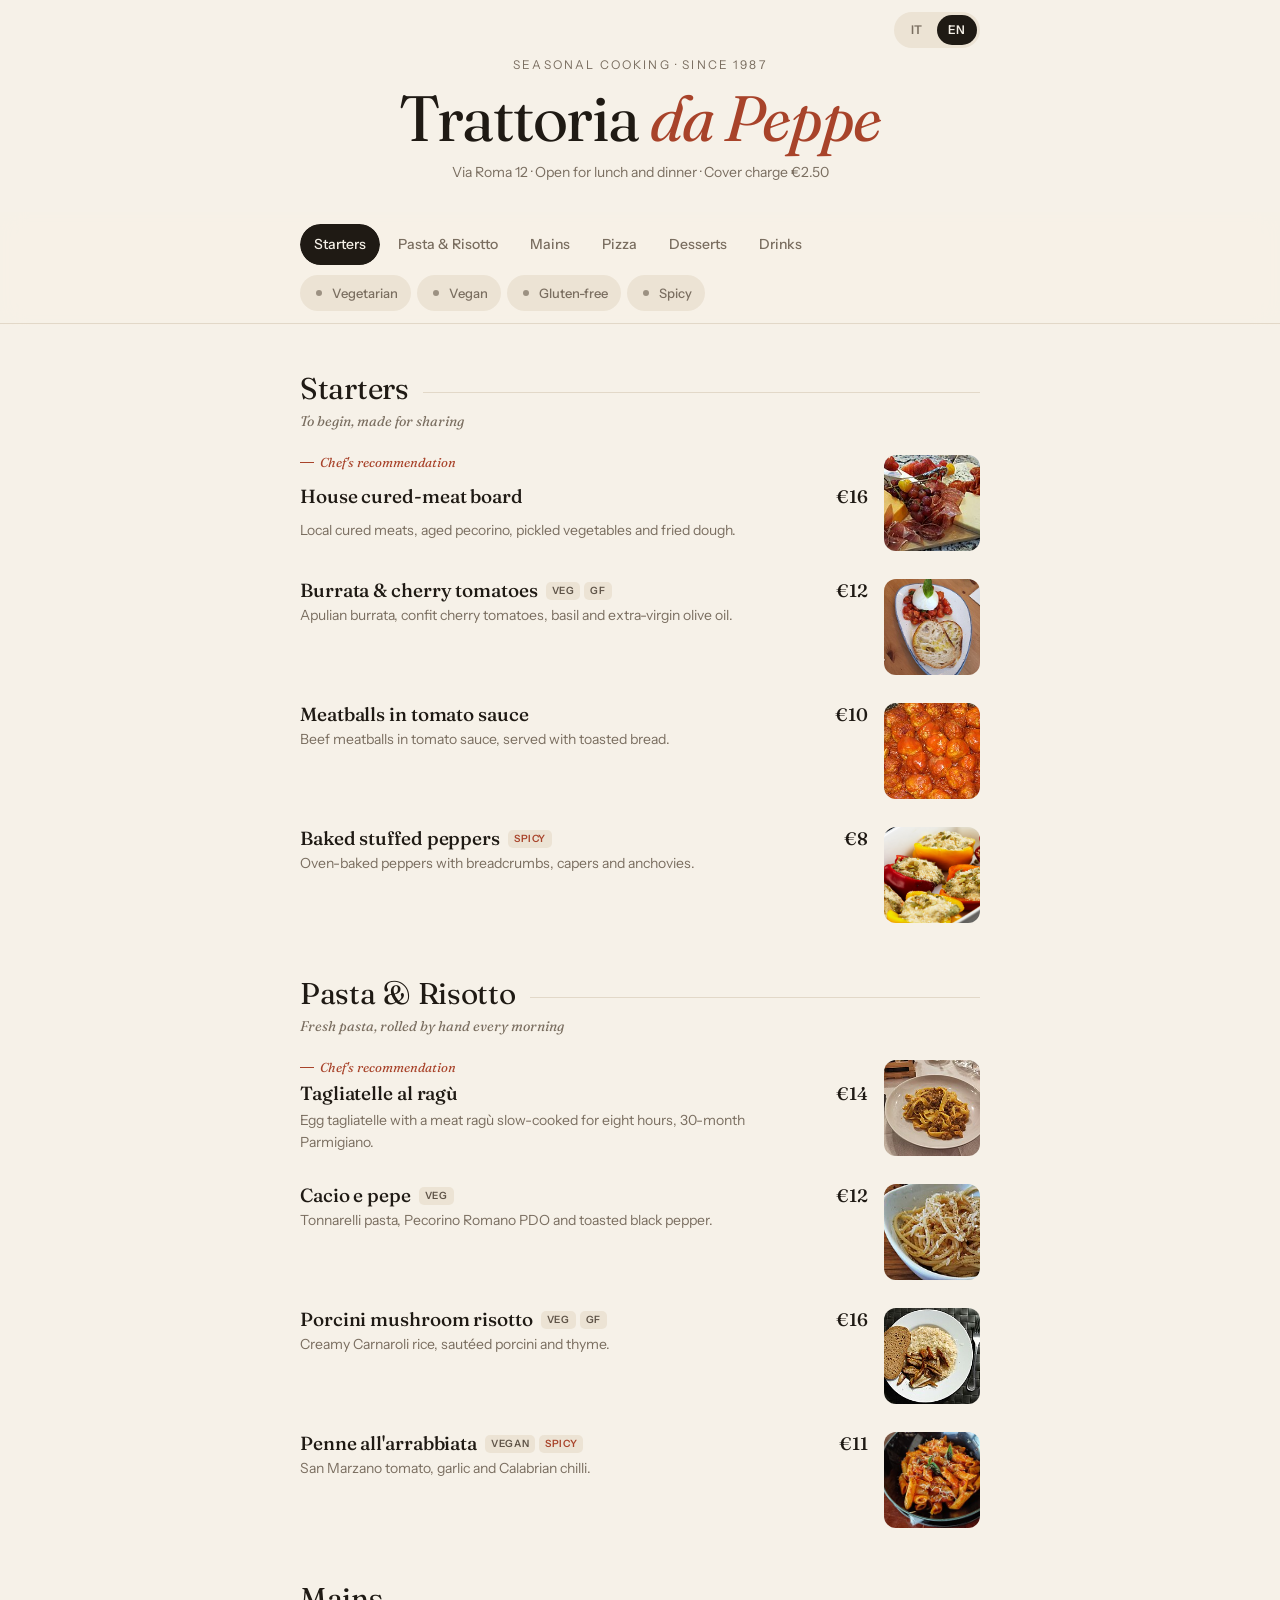
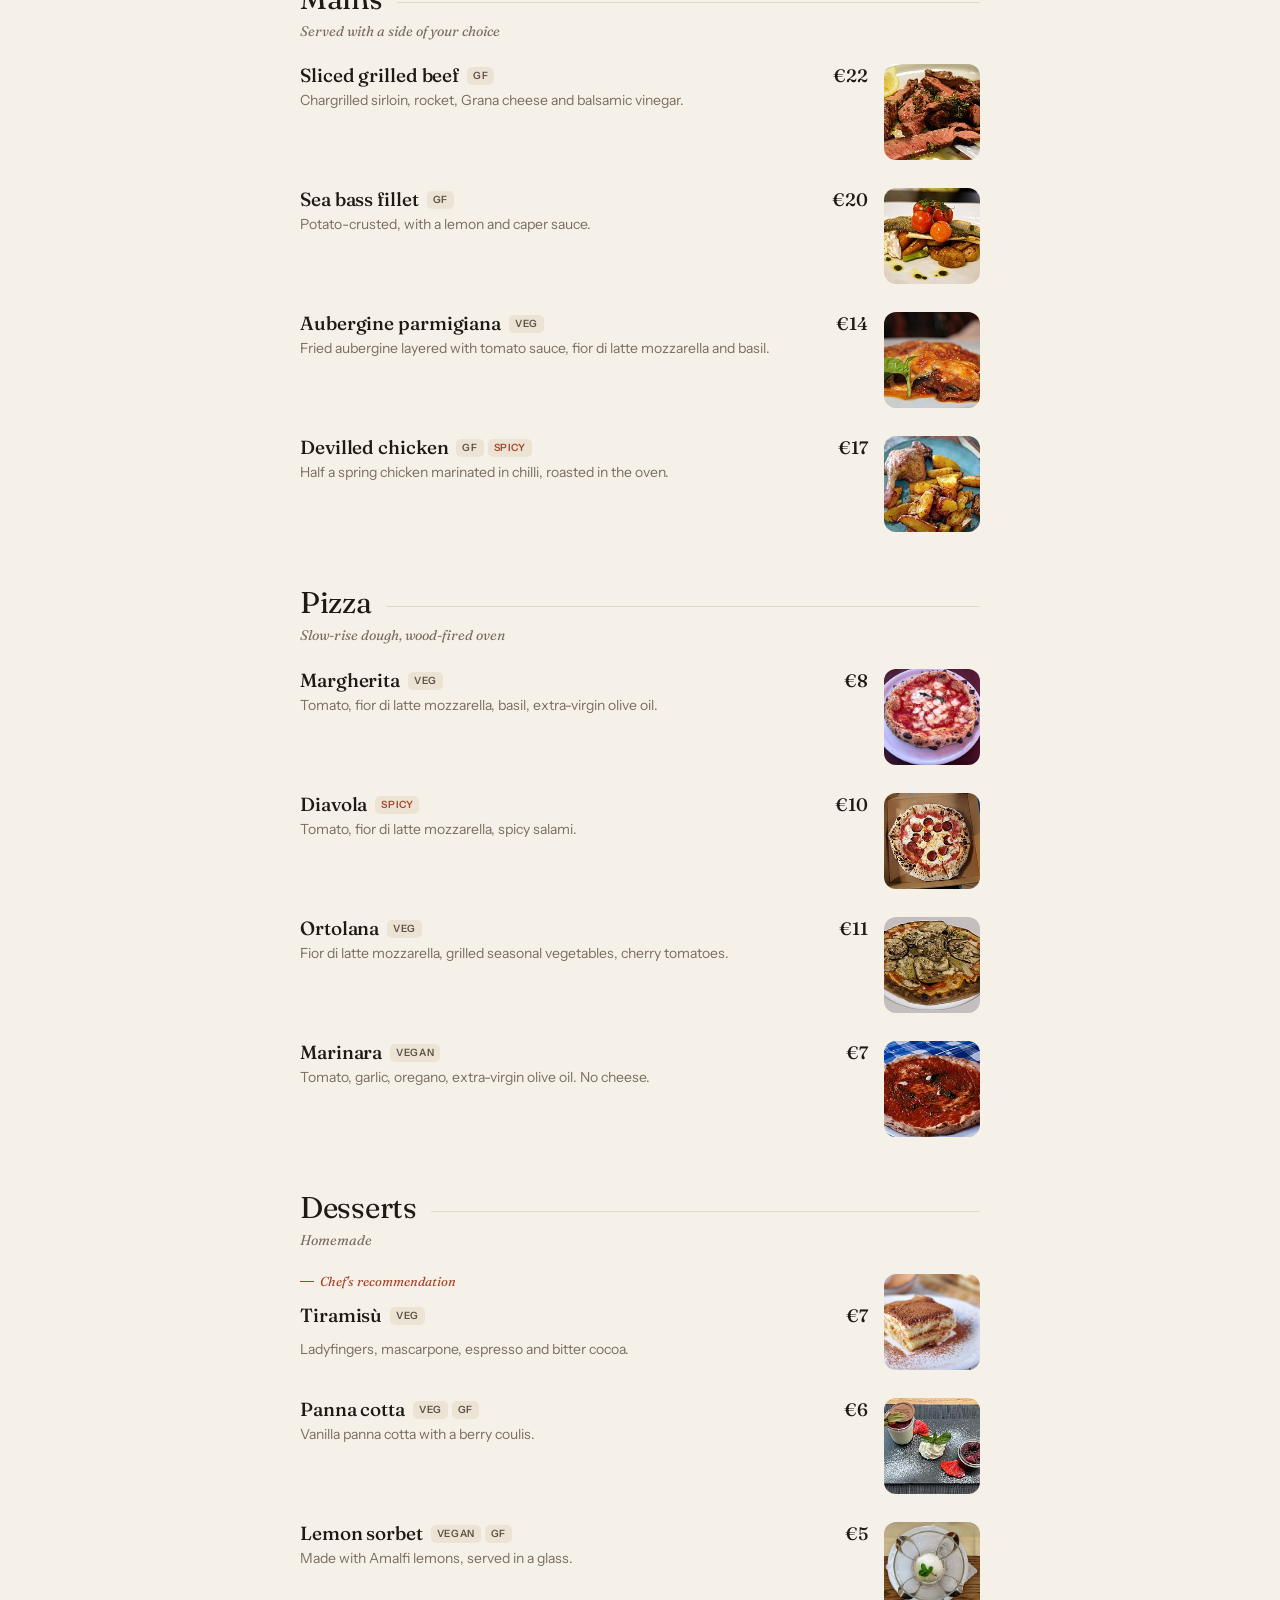
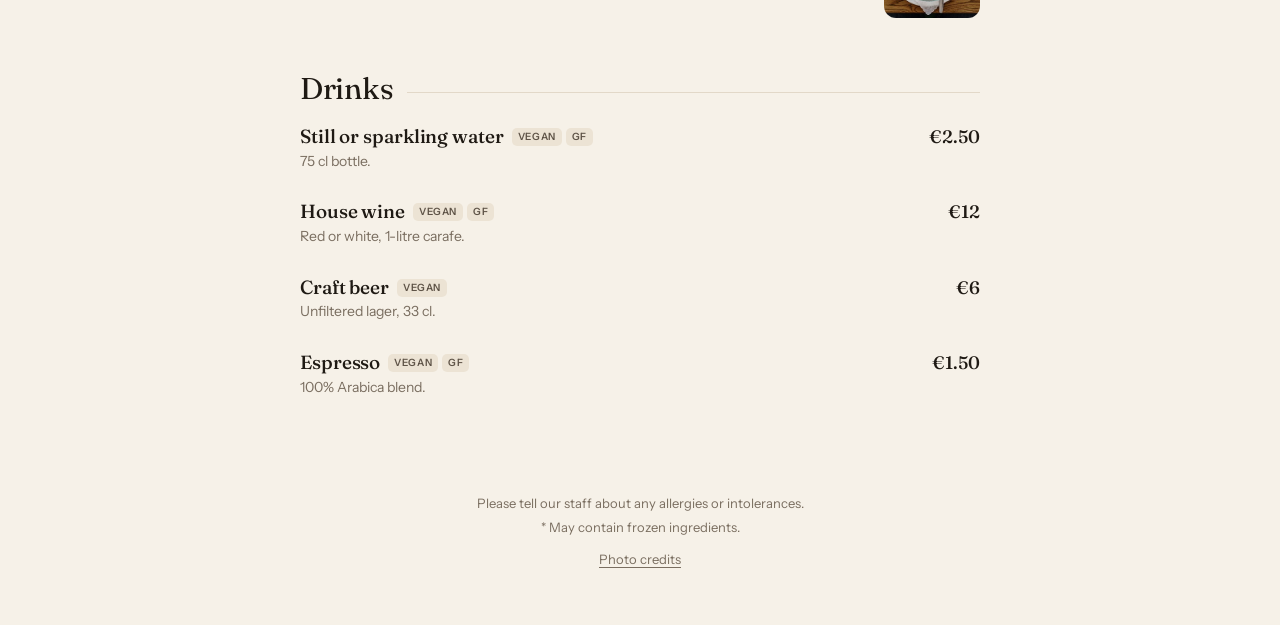
==== index.html @ 28add6e0 "Menu digitale con foto, filtri e versione inglese Co-Authored-By: Claude Opus 5.5 <noreply@anthropic" ====
<!doctype html>
<html lang="it">
<head>
<meta charset="utf-8">
<meta name="viewport" content="width=device-width, initial-scale=1, viewport-fit=cover">
<title>Menu — Trattoria da Peppe</title>
<link rel="preconnect" href="https://fonts.googleapis.com">
<link rel="preconnect" href="https://fonts.gstatic.com" crossorigin>
<link href="https://fonts.googleapis.com/css2?family=Fraunces:ital,opsz,wght@0,9..144,400;0,9..144,500;0,9..144,600;1,9..144,400&family=Instrument+Sans:wght@400;500;600&display=swap" rel="stylesheet">
<style>
  :root {
    --bg: #f6f1e8;
    --surface: #fffaf2;
    --ink: #1f1a14;
    --muted: #7a6e60;
    --line: #e2d8c8;
    --accent: #a8432a;
    --accent-ink: #fff6ee;
    --chip: #ece3d4;

    --ease-out: cubic-bezier(0.23, 1, 0.32, 1);
    --ease-in-out: cubic-bezier(0.77, 0, 0.175, 1);
    --ease-drawer: cubic-bezier(0.32, 0.72, 0, 1);

    --serif: "Fraunces", Georgia, serif;
    --sans: "Instrument Sans", system-ui, sans-serif;
    --badge-ink: #5e5347;
    color-scheme: light;
  }
  @media (prefers-color-scheme: dark) {
    :root {
      --bg: #16130f;
      --surface: #1f1b16;
      --ink: #f1e9dc;
      --muted: #a39684;
      --line: #342d25;
      --accent: #e07a5a;
      --accent-ink: #1a0f0a;
      --chip: #2a241d;
      --badge-ink: #b9ac99;
      color-scheme: dark;
    }
  }

  * { box-sizing: border-box; margin: 0; padding: 0; }
  html { -webkit-text-size-adjust: 100%; }
  body {
    background: var(--bg);
    color: var(--ink);
    font: 400 15px/1.55 var(--sans);
    -webkit-font-smoothing: antialiased;
    -webkit-tap-highlight-color: transparent;
  }
  button { font: inherit; color: inherit; background: none; border: 0; cursor: pointer; }
  .wrap { max-width: 720px; margin: 0 auto; padding: 0 20px; }

  /* ---------- Header ---------- */
  header.wrap { position: relative; padding-top: 56px; padding-bottom: 28px; text-align: center; }

  /* ---------- Language switch ---------- */
  .lang {
    position: absolute; top: 12px; right: 20px;
    display: grid; grid-template-columns: 1fr 1fr;
    padding: 3px; border-radius: 999px; background: var(--chip);
  }
  .lang-thumb {
    position: absolute; top: 3px; left: 3px; width: 40px; height: 30px;
    border-radius: 999px; background: var(--ink);
    transition: transform 260ms var(--ease-out);
  }
  .lang[data-lang="en"] .lang-thumb { transform: translateX(100%); }
  .lang button {
    position: relative; width: 40px; height: 30px; border-radius: 999px;
    font: 600 12px/1 var(--sans); letter-spacing: .08em; color: var(--muted);
    transition: color 150ms ease, transform 160ms var(--ease-out);
  }
  .lang button::after { content: ""; position: absolute; inset: -7px 0; } /* hit area ≥ 44px */
  .lang button[aria-pressed="true"] { color: var(--bg); }
  .lang button:active { transform: scale(0.95); }
  .lang button:focus-visible { outline: 2px solid var(--accent); outline-offset: 2px; }
  @media (hover: hover) and (pointer: fine) {
    .lang button[aria-pressed="false"]:hover { color: var(--ink); }
  }

  /* Language swap: quick blurred dip so the text change reads as one transformation */
  [data-fade] { transition: opacity 220ms ease, filter 220ms ease; }
  .swapping [data-fade] { opacity: .2; filter: blur(2px); transition-duration: 110ms; }
  .eyebrow {
    font-size: 12px; letter-spacing: .18em; text-transform: uppercase; color: var(--muted);
  }
  h1 {
    font: 400 clamp(40px, 9vw, 64px)/1.02 var(--serif);
    letter-spacing: -.02em; margin: 10px 0 12px;
  }
  h1 em { color: var(--accent); }
  .meta { color: var(--muted); font-size: 14px; text-wrap: balance; }

  /* ---------- Sticky nav ---------- */
  .bar {
    position: sticky; top: 0; z-index: 10;
    background: color-mix(in srgb, var(--bg) 88%, transparent);
    backdrop-filter: saturate(1.4) blur(12px);
    -webkit-backdrop-filter: saturate(1.4) blur(12px);
    border-bottom: 1px solid var(--line);
  }
  .tabs-scroll {
    overflow-x: auto; scrollbar-width: none;
    padding: 12px 20px 10px; margin: 0 auto; max-width: 720px;
  }
  .tabs-scroll::-webkit-scrollbar { display: none; }
  /* Two identical tab lists stacked; the top one is "active" styled and clipped to the current tab. */
  .tabs-inner { position: relative; width: max-content; }
  .tabs { display: flex; gap: 4px; }
  .tab {
    padding: 10px 14px; border-radius: 999px; white-space: nowrap;
    font-weight: 500; font-size: 14px; color: var(--muted);
    transition: color 150ms ease, transform 160ms var(--ease-out);
  }
  .tab:active { transform: scale(0.97); }
  @media (hover: hover) and (pointer: fine) {
    .tabs:not(.tabs-active) .tab:hover { color: var(--ink); }
  }
  .tabs-active {
    position: absolute; inset: 0; pointer-events: none;
    clip-path: inset(0 100% 0 0 round 999px);
    transition: clip-path 280ms var(--ease-out);
  }
  .tabs-active .tab { background: var(--ink); color: var(--bg); }

  .filters {
    display: flex; gap: 6px; overflow-x: auto; scrollbar-width: none;
    padding: 0 20px 12px; max-width: 720px; margin: 0 auto;
  }
  .filters::-webkit-scrollbar { display: none; }
  /* Soft edge fade hints that the rows scroll sideways on narrow screens */
  .tabs-scroll, .filters {
    -webkit-mask-image: linear-gradient(to right, transparent, #000 12px, #000 calc(100% - 36px), transparent);
            mask-image: linear-gradient(to right, transparent, #000 12px, #000 calc(100% - 36px), transparent);
  }
  @media (min-width: 720px) { .tabs-scroll, .filters { -webkit-mask-image: none; mask-image: none; } }
  .chip {
    position: relative; flex: none;
    display: inline-flex; align-items: center; gap: 7px;
    padding: 7px 12px; border-radius: 999px; font-size: 13px; font-weight: 500;
    background: var(--chip); color: var(--muted);
    border: 1px solid transparent;
    transition: background-color 150ms ease, color 150ms ease, border-color 150ms ease, transform 160ms var(--ease-out);
  }
  .chip:active { transform: scale(0.96); }
  .chip[aria-pressed="true"] { background: var(--accent); color: var(--accent-ink); }
  .chip::after { content: ""; position: absolute; inset: -6px -3px; } /* hit area ≥ 44px */
  /* Pressed state is shown by shape too (dot → check), not only by colour */
  .chip .ico { display: grid; width: 12px; height: 12px; }
  .chip .ico > * { grid-area: 1 / 1; transition: opacity 150ms ease, transform 200ms var(--ease-out); }
  .chip .dot { width: 6px; height: 6px; margin: auto; border-radius: 50%; background: currentColor; opacity: .7; }
  .chip .ck { opacity: 0; transform: scale(.6); }
  .chip[aria-pressed="true"] .dot { opacity: 0; transform: scale(.6); }
  .chip[aria-pressed="true"] .ck { opacity: 1; transform: none; }

  /* ---------- Menu ---------- */
  main.wrap { padding-top: 8px; padding-bottom: 80px; }
  section { padding-top: 40px; scroll-margin-top: calc(var(--bar-h, 112px) - 16px); }
  .sec-head { display: flex; align-items: baseline; gap: 14px; margin-bottom: 6px; }
  h2 { font: 400 30px/1.1 var(--serif); letter-spacing: -.01em; }
  .sec-head::after { content: ""; flex: 1; border-bottom: 1px solid var(--line); transform: translateY(-6px); }
  .sec-note { color: var(--muted); font-size: 14px; font-style: italic; font-family: var(--serif); margin-bottom: 8px; }

  .dish {
    display: grid; grid-template-columns: 1fr auto; gap: 2px 16px;
    width: 100%; text-align: left;
    padding: 14px 12px; margin: 0 -12px; width: calc(100% + 24px);
    border-radius: 12px;
    transition: background-color 150ms ease, transform 160ms var(--ease-out),
                opacity 300ms var(--ease-out), translate 300ms var(--ease-out);
  }
  @media (hover: hover) and (pointer: fine) {
    .dish:hover { background: var(--surface); }
  }
  .dish:active { transform: scale(0.985); }
  .dish:focus-visible, .tab:focus-visible, .chip:focus-visible, .close:focus-visible {
    outline: 2px solid var(--accent); outline-offset: 2px;
  }
  .dish[hidden] { display: none; }
  @starting-style {
    .dish { opacity: 0; translate: 0 6px; }
  }
  .pick {
    grid-column: 1 / 3; font: italic 400 13px/1.2 var(--serif); color: var(--accent);
    display: flex; align-items: center; gap: 6px; margin-bottom: 3px;
  }
  .pick::before { content: ""; width: 14px; height: 1px; background: currentColor; }
  .dish-name { font: 500 19px/1.25 var(--serif); letter-spacing: -.005em; display: flex; align-items: center; gap: 4px 8px; flex-wrap: wrap; }
  .dish-price { font: 500 18px/1.3 var(--serif); font-variant-numeric: tabular-nums lining-nums; }
  .dish-desc { grid-column: 1 / 3; color: var(--muted); font-size: 14px; max-width: 54ch; }

  /* Dish photos: thumbnail on the right; space is reserved so nothing jumps when it loads */
  .dish.has-img { grid-template-columns: 1fr auto 80px; }
  .thumb {
    grid-column: 3; grid-row: 1 / span 3; align-self: start;
    width: 80px; height: 80px; border-radius: 12px; overflow: hidden;
    background: var(--chip);
  }
  .thumb img, .hero img {
    display: block; width: 100%; height: 100%; object-fit: cover;
    opacity: 0; transition: opacity 300ms ease;
  }
  .thumb img.loaded, .hero img.loaded { opacity: 1; }
  @media (min-width: 720px) {
    .dish.has-img { grid-template-columns: 1fr auto 96px; }
    .thumb { width: 96px; height: 96px; }
  }
  .badges { display: inline-flex; gap: 4px; }
  .badge {
    font: 600 10px/1 var(--sans); letter-spacing: .06em; text-transform: uppercase;
    padding: 4px 6px; border-radius: 5px; background: var(--chip); color: var(--badge-ink);
  }
  .badge.hot { color: var(--accent); }
  .empty { color: var(--muted); font-size: 14px; padding: 14px 0; font-style: italic; font-family: var(--serif); }
  .empty button {
    font: 500 13px var(--sans); font-style: normal; color: var(--accent);
    text-decoration: underline; text-underline-offset: 3px; padding: 8px 4px; margin-left: 4px;
  }

  /* Page-load stagger (decorative, once) */
  .reveal { animation: rise 500ms var(--ease-out) both; }
  @keyframes rise { from { opacity: 0; transform: translateY(8px); } }

  footer.wrap { text-align: center; color: var(--muted); font-size: 13px; padding-bottom: 48px; }
  footer p + p { margin-top: 4px; }
  footer a { color: inherit; text-underline-offset: 3px; display: inline-block; padding: 8px 4px; }

  /* ---------- Detail sheet ---------- */
  dialog {
    border: 0; padding: 0; background: transparent; color: var(--ink);
    max-width: none; max-height: none; width: 100%; height: 100%;
    overflow: hidden;
  }
  dialog::backdrop { background: transparent; }
  .scrim {
    position: fixed; inset: 0; background: rgb(10 8 6 / .45);
    opacity: 1; transition: opacity 300ms ease;
  }
  .sheet {
    position: fixed; left: 0; right: 0; bottom: 0;
    background: var(--surface);
    border-radius: 22px 22px 0 0;
    padding: 10px 24px calc(28px + env(safe-area-inset-bottom));
    max-height: 88vh; overflow-y: auto;
    box-shadow: 0 -10px 40px rgb(0 0 0 / .18);
    transform: translateY(0);
    transition: transform 420ms var(--ease-drawer);
    touch-action: pan-y;
  }
  dialog[data-state="closed"] .scrim { opacity: 0; }
  dialog[data-state="closed"] .sheet { transform: translateY(100%); }
  dialog[data-state="closing"] .scrim { opacity: 0; transition-duration: 200ms; }
  dialog[data-state="closing"] .sheet { transform: translateY(100%); transition: transform 240ms var(--ease-out); }
  .sheet.dragging { transition: none; }

  .handle { display: block; width: 40px; height: 5px; border-radius: 9px; background: var(--line); margin: 0 auto 14px; }
  .sheet-top { display: flex; justify-content: space-between; align-items: start; gap: 16px; }
  .sheet .cat { font-size: 12px; letter-spacing: .16em; text-transform: uppercase; color: var(--muted); }
  .sheet h3 { font: 400 32px/1.1 var(--serif); letter-spacing: -.01em; margin: 6px 0 10px; }
  /* Full-bleed photo at the top of the sheet; handle and close button float over it */
  .hero { display: none; margin: 0 -24px 18px; aspect-ratio: 3 / 2; background: var(--chip); overflow: hidden; }
  .sheet.has-img { padding-top: 0; }
  .sheet.has-img .hero { display: block; }
  .sheet.has-img .handle {
    position: absolute; top: 8px; left: 50%; translate: -50% 0; margin: 0; z-index: 1;
    background: rgb(255 255 255 / .8); box-shadow: 0 1px 4px rgb(0 0 0 / .25);
  }
  .sheet.has-img .close {
    position: absolute; top: 14px; right: 14px; z-index: 1; color: #fff;
    background: rgb(20 16 12 / .45);
    -webkit-backdrop-filter: blur(8px); backdrop-filter: blur(8px);
  }
  .sheet .orig { font: italic 400 15px/1.3 var(--serif); color: var(--muted); margin: -4px 0 12px; }
  .sheet .price { font: 400 24px/1 var(--serif); color: var(--accent); }
  .sheet p.long { color: var(--ink); opacity: .85; margin: 8px 0 20px; }
  .close {
    width: 34px; height: 34px; border-radius: 50%; background: var(--chip); flex: none;
    display: grid; place-items: center; transition: transform 160ms var(--ease-out);
  }
  .close:active { transform: scale(0.94); }
  .info { border-top: 1px solid var(--line); padding-top: 14px; display: grid; gap: 12px; }
  .info dt { font-size: 12px; letter-spacing: .12em; text-transform: uppercase; color: var(--muted); }
  .info dd { font-size: 15px; }

  /* Desktop: centered modal instead of bottom sheet */
  @media (min-width: 720px) {
    .sheet {
      left: 50%; top: 50%; bottom: auto; right: auto; width: 520px;
      border-radius: 20px; padding: 28px 32px 32px;
      transform: translate(-50%, -50%);
      transition: transform 220ms var(--ease-out), opacity 220ms var(--ease-out);
      box-shadow: 0 24px 70px rgb(0 0 0 / .25);
    }
    .handle { display: none; }
    .hero { margin: 0 -32px 22px; }
    dialog[data-state="closed"] .sheet { transform: translate(-50%, -50%) scale(.96); opacity: 0; }
    dialog[data-state="closing"] .sheet { transform: translate(-50%, -50%) scale(.97); opacity: 0; transition: transform 150ms var(--ease-out), opacity 150ms var(--ease-out); }
  }

  @media (prefers-reduced-motion: reduce) {
    .reveal { animation: fade 300ms ease both; }
    @keyframes fade { from { opacity: 0; } }
    @starting-style { .dish { translate: none; } }
    .sheet, dialog[data-state] .sheet { transition: opacity 200ms ease !important; }
    dialog[data-state="closed"] .sheet, dialog[data-state="closing"] .sheet { opacity: 0; transform: none; }
    @media (min-width: 720px) {
      dialog[data-state] .sheet { transform: translate(-50%, -50%) !important; }
    }
    .tabs-active, .lang-thumb { transition: none; }
    .swapping [data-fade] { filter: none; }
  }
</style>
</head>
<body>

<header class="wrap">
  <div class="lang" id="lang" role="group" aria-label="Lingua · Language">
    <span class="lang-thumb" aria-hidden="true"></span>
    <button data-lang="it" lang="it" aria-pressed="true" aria-label="Italiano">IT</button>
    <button data-lang="en" lang="en" aria-pressed="false" aria-label="English">EN</button>
  </div>
  <div class="eyebrow reveal" id="tEyebrow" data-fade></div>
  <h1 class="reveal" style="animation-delay:60ms">Trattoria <em>da Peppe</em></h1>
  <p class="meta reveal" style="animation-delay:120ms" id="tMeta" data-fade></p>
</header>

<div class="bar">
  <div class="tabs-scroll" id="tabsScroll">
    <div class="tabs-inner" data-fade>
      <nav class="tabs" id="tabs"></nav>
      <div class="tabs tabs-active" id="tabsActive" aria-hidden="true"></div>
    </div>
  </div>
  <div class="filters" id="filters" role="group" data-fade></div>
</div>

<main class="wrap" id="menu" data-fade></main>

<footer class="wrap" id="tFooter" data-fade></footer>

<dialog id="dlg" data-state="closed" aria-labelledby="dName">
  <div class="scrim" data-close></div>
  <div class="sheet" id="sheet">
    <span class="handle" aria-hidden="true"></span>
    <div class="hero"><img id="dImg" alt="" decoding="async"></div>
    <div class="sheet-top">
      <div>
        <div class="cat" id="dCat"></div>
        <h3 id="dName"></h3>
        <p class="orig" id="dOrig" lang="it" hidden></p>
      </div>
      <button class="close" data-close id="dClose">
        <svg width="14" height="14" viewBox="0 0 14 14" fill="none" stroke="currentColor" stroke-width="1.8" stroke-linecap="round"><path d="M2 2l10 10M12 2L2 12"/></svg>
      </button>
    </div>
    <div class="price" id="dPrice"></div>
    <p class="long" id="dDesc"></p>
    <dl class="info" id="dInfo"></dl>
  </div>
</dialog>

<script>
/* ================================================================
   MODIFICA QUI IL TUO MENU
   tags possibili: "veg" (vegetariano), "vegan", "gf" (senza glutine), "hot" (piccante)
   chef: true  → mostra "Consigliato dallo chef" (usalo con parsimonia: uno per categoria al massimo)

   INGLESE: ogni piatto/categoria può avere  en: { name, desc, allergens, pair, note }
   Ogni campo mancante in "en" usa il testo italiano. I nomi tipici
   (Tiramisù, Margherita, Cacio e pepe…) di solito restano in italiano.

   FOTO: metti le foto nella cartella "foto/" chiamandole come il piatto,
   in minuscolo, senza accenti e con i trattini al posto degli spazi:
     "Tagliatelle al ragù"  → foto/tagliatelle-al-ragu.jpg
     "Penne all'arrabbiata" → foto/penne-all-arrabbiata.jpg
   Se la foto non c'è, il piatto si vede semplicemente senza.
   Per usare un altro file: img: "foto/qualcosa.webp"  ·  per nessuna foto: img: false
   ================================================================ */
const MENU = [
  { id: "antipasti", name: "Antipasti", note: "Per iniziare, da condividere",
    en: { name: "Starters", note: "To begin, made for sharing" }, dishes: [
    { name: "Tagliere della casa", chef: true, price: 16, desc: "Salumi locali, pecorino stagionato, giardiniera e gnocco fritto.", allergens: "Glutine, latte", pair: "Lambrusco di Sorbara",
      en: { name: "House cured-meat board", desc: "Local cured meats, aged pecorino, pickled vegetables and fried dough.", allergens: "Gluten, milk" } },
    { name: "Burrata e pomodorini", price: 12, desc: "Burrata pugliese, pomodorini confit, basilico e olio EVO.", tags: ["veg", "gf"], allergens: "Latte", pair: "Fiano di Avellino",
      en: { name: "Burrata & cherry tomatoes", desc: "Apulian burrata, confit cherry tomatoes, basil and extra-virgin olive oil.", allergens: "Milk" } },
    { name: "Polpette al sugo", price: 10, desc: "Polpette di manzo in salsa di pomodoro, crostone di pane.", allergens: "Glutine, uova, latte",
      en: { name: "Meatballs in tomato sauce", desc: "Beef meatballs in tomato sauce, served with toasted bread.", allergens: "Gluten, eggs, milk" } },
    { name: "Peperoni gratinati", price: 8, desc: "Peperoni al forno con pangrattato, capperi e acciughe.", tags: ["hot"], allergens: "Glutine, pesce",
      en: { name: "Baked stuffed peppers", desc: "Oven-baked peppers with breadcrumbs, capers and anchovies.", allergens: "Gluten, fish" } },
  ]},
  { id: "primi", name: "Primi", note: "Pasta fresca tirata a mano ogni mattina",
    en: { name: "Pasta & Risotto", note: "Fresh pasta, rolled by hand every morning" }, dishes: [
    { name: "Tagliatelle al ragù", chef: true, price: 14, desc: "Ragù bianco e rosso cotto otto ore, Parmigiano 30 mesi.", allergens: "Glutine, uova, latte, sedano", pair: "Sangiovese di Romagna",
      en: { desc: "Egg tagliatelle with a meat ragù slow-cooked for eight hours, 30-month Parmigiano.", allergens: "Gluten, eggs, milk, celery" } },
    { name: "Cacio e pepe", price: 12, desc: "Tonnarelli, pecorino romano DOP e pepe nero tostato.", tags: ["veg"], allergens: "Glutine, latte",
      en: { desc: "Tonnarelli pasta, Pecorino Romano PDO and toasted black pepper.", allergens: "Gluten, milk" } },
    { name: "Risotto ai funghi porcini", price: 16, desc: "Carnaroli mantecato, porcini trifolati e timo.", tags: ["veg", "gf"], allergens: "Latte",
      en: { name: "Porcini mushroom risotto", desc: "Creamy Carnaroli rice, sautéed porcini and thyme.", allergens: "Milk" } },
    { name: "Penne all'arrabbiata", price: 11, desc: "Pomodoro San Marzano, aglio e peperoncino calabrese.", tags: ["vegan", "veg", "hot"], allergens: "Glutine",
      en: { desc: "San Marzano tomato, garlic and Calabrian chilli.", allergens: "Gluten" } },
  ]},
  { id: "secondi", name: "Secondi", note: "Serviti con un contorno a scelta",
    en: { name: "Mains", note: "Served with a side of your choice" }, dishes: [
    { name: "Tagliata di manzo", price: 22, desc: "Controfiletto alla brace, rucola, grana e aceto balsamico.", tags: ["gf"], allergens: "Latte", pair: "Nero d'Avola",
      en: { name: "Sliced grilled beef", desc: "Chargrilled sirloin, rocket, Grana cheese and balsamic vinegar.", allergens: "Milk" } },
    { name: "Filetto di branzino", price: 20, desc: "In crosta di patate, con salsa al limone e capperi.", tags: ["gf"], allergens: "Pesce",
      en: { name: "Sea bass fillet", desc: "Potato-crusted, with a lemon and caper sauce.", allergens: "Fish" } },
    { name: "Parmigiana di melanzane", price: 14, desc: "Melanzane fritte, sugo, mozzarella fiordilatte e basilico.", tags: ["veg"], allergens: "Latte, glutine",
      en: { name: "Aubergine parmigiana", desc: "Fried aubergine layered with tomato sauce, fior di latte mozzarella and basil.", allergens: "Milk, gluten" } },
    { name: "Pollo alla diavola", price: 17, desc: "Mezzo galletto marinato al peperoncino, cotto al forno.", tags: ["gf", "hot"], allergens: "—",
      en: { name: "Devilled chicken", desc: "Half a spring chicken marinated in chilli, roasted in the oven." } },
  ]},
  { id: "pizze", name: "Pizze", note: "Impasto a lunga lievitazione, forno a legna",
    en: { name: "Pizza", note: "Slow-rise dough, wood-fired oven" }, dishes: [
    { name: "Margherita", price: 8, desc: "Pomodoro, fiordilatte, basilico, olio EVO.", tags: ["veg"], allergens: "Glutine, latte",
      en: { desc: "Tomato, fior di latte mozzarella, basil, extra-virgin olive oil.", allergens: "Gluten, milk" } },
    { name: "Diavola", price: 10, desc: "Pomodoro, fiordilatte, salame piccante.", tags: ["hot"], allergens: "Glutine, latte",
      en: { desc: "Tomato, fior di latte mozzarella, spicy salami.", allergens: "Gluten, milk" } },
    { name: "Ortolana", price: 11, desc: "Fiordilatte, verdure grigliate di stagione, pomodorini.", tags: ["veg"], allergens: "Glutine, latte",
      en: { desc: "Fior di latte mozzarella, grilled seasonal vegetables, cherry tomatoes.", allergens: "Gluten, milk" } },
    { name: "Marinara", price: 7, desc: "Pomodoro, aglio, origano, olio EVO.", tags: ["vegan", "veg"], allergens: "Glutine",
      en: { desc: "Tomato, garlic, oregano, extra-virgin olive oil. No cheese.", allergens: "Gluten" } },
  ]},
  { id: "dolci", name: "Dolci", note: "Fatti in casa",
    en: { name: "Desserts", note: "Homemade" }, dishes: [
    { name: "Tiramisù", chef: true, price: 7, desc: "Savoiardi, mascarpone, caffè espresso e cacao amaro.", tags: ["veg"], allergens: "Glutine, uova, latte", pair: "Marsala superiore",
      en: { desc: "Ladyfingers, mascarpone, espresso and bitter cocoa.", allergens: "Gluten, eggs, milk" } },
    { name: "Panna cotta", price: 6, desc: "Alla vaniglia, con coulis di frutti di bosco.", tags: ["veg", "gf"], allergens: "Latte",
      en: { desc: "Vanilla panna cotta with a berry coulis.", allergens: "Milk" } },
    { name: "Sorbetto al limone", price: 5, desc: "Limoni di Amalfi, servito in coppa.", tags: ["vegan", "veg", "gf"], allergens: "—",
      en: { name: "Lemon sorbet", desc: "Made with Amalfi lemons, served in a glass." } },
  ]},
  { id: "bevande", name: "Bevande",
    en: { name: "Drinks" }, dishes: [
    { name: "Acqua naturale o frizzante", img: false, price: 2.5, desc: "Bottiglia da 75 cl.", tags: ["vegan", "veg", "gf"],
      en: { name: "Still or sparkling water", desc: "75 cl bottle." } },
    { name: "Vino della casa", img: false, price: 12, desc: "Rosso o bianco, caraffa da 1 litro.", tags: ["vegan", "veg", "gf"], allergens: "Solfiti",
      en: { name: "House wine", desc: "Red or white, 1-litre carafe.", allergens: "Sulphites" } },
    { name: "Birra artigianale", img: false, price: 6, desc: "Bionda non filtrata, 33 cl.", tags: ["vegan", "veg"], allergens: "Glutine",
      en: { name: "Craft beer", desc: "Unfiltered lager, 33 cl.", allergens: "Gluten" } },
    { name: "Caffè espresso", img: false, price: 1.5, desc: "Miscela 100% arabica.", tags: ["vegan", "veg", "gf"],
      en: { name: "Espresso", desc: "100% Arabica blend." } },
  ]},
];

/* Testi dell'interfaccia */
const T = {
  it: {
    title: "Menu — Trattoria da Peppe",
    eyebrow: "Cucina di stagione · dal 1987",
    meta: "Via Roma 12 · Aperto a pranzo e cena · Coperto&nbsp;€&nbsp;2,50",
    categories: "Categorie", filters: "Filtri",
    filter: { veg: "Vegetariano", vegan: "Vegano", gf: "Senza glutine", hot: "Piccante" },
    badge:  { veg: "Veg", vegan: "Vegano", gf: "No glutine", hot: "Piccante" },
    chef: "Consigliato dallo chef",
    empty: "Nessun piatto di questa sezione corrisponde ai filtri.", reset: "Rimuovi filtri",
    features: "Caratteristiche", allergens: "Allergeni", askStaff: "Chiedi al personale",
    pair: "Abbinamento consigliato", close: "Chiudi",
    footer: ["Informa il personale di eventuali allergie o intolleranze.", "* Prodotto surgelato all'origine."],
    credits: "Crediti delle foto",
  },
  en: {
    title: "Menu — Trattoria da Peppe",
    eyebrow: "Seasonal cooking · since 1987",
    meta: "Via Roma 12 · Open for lunch and dinner · Cover charge&nbsp;€2.50",
    categories: "Categories", filters: "Filters",
    filter: { veg: "Vegetarian", vegan: "Vegan", gf: "Gluten-free", hot: "Spicy" },
    badge:  { veg: "Veg", vegan: "Vegan", gf: "GF", hot: "Spicy" },
    chef: "Chef's recommendation",
    empty: "No dishes in this section match your filters.", reset: "Clear filters",
    features: "Dietary", allergens: "Allergens", askStaff: "Please ask our staff",
    pair: "Suggested pairing", close: "Close",
    footer: ["Please tell our staff about any allergies or intolerances.", "* May contain frozen ingredients."],
    credits: "Photo credits",
  },
};
const FILTER_TAGS = ["veg", "vegan", "gf", "hot"];

/* ================================================================ */

const $ = (s, el = document) => el.querySelector(s);
const esc = s => String(s).replace(/[&<>"]/g, c => ({ "&": "&amp;", "<": "&lt;", ">": "&gt;", '"': "&quot;" }[c]));
const store = {
  get(k) { try { return localStorage.getItem(k); } catch { return null; } },
  set(k, v) { try { localStorage.setItem(k, v); } catch {} },
};

/* ---------- Language ---------- */
function initialLang() {
  const q = new URLSearchParams(location.search).get("lang");
  if (q === "it" || q === "en") return q;
  const saved = store.get("menu-lang");
  if (saved === "it" || saved === "en") return saved;
  return (navigator.language || "it").toLowerCase().startsWith("it") ? "it" : "en";
}
let lang = initialLang();
const t = () => T[lang];
const tr = (obj, key) => (lang === "en" && obj.en && obj.en[key]) || obj[key];
const fmt = n => lang === "en"
  ? "€" + n.toFixed(n % 1 ? 2 : 0)
  : "€ " + n.toFixed(n % 1 ? 2 : 0).replace(".", ",");

/* ---------- Photos ---------- */
const slug = s => s.normalize("NFD").replace(/[̀-ͯ]/g, "").toLowerCase().replace(/[^a-z0-9]+/g, "-").replace(/^-|-$/g, "");
const imgSrc = d => d.img === false ? null : (d.img || `foto/${slug(d.name)}.jpg`);
// Small copy for the list (foto/mini/…), full size only in the dish sheet
const miniSrc = d => d.img ? d.img : `foto/mini/${slug(d.name)}.jpg`;
const failedImgs = new Set(); // missing photos: don't retry them on re-render
function thumbLoad(img) { img.classList.add("loaded"); }
function thumbFail(img) {
  const full = img.dataset.full;
  if (img.getAttribute("src") !== full) { img.src = full; return; } // no mini → try the full photo
  failedImgs.add(full);
  img.closest(".dish").classList.remove("has-img");
  img.parentElement.remove();
}

/* ---------- Render ---------- */
let tabs = [], sections = [];
const activeTags = new Set();

function badges(tags = []) {
  const shown = tags.filter(x => !(x === "veg" && tags.includes("vegan")));
  return shown.length ? `<span class="badges">${shown.map(x => `<span class="badge ${x === "hot" ? "hot" : ""}">${t().badge[x]}</span>`).join("")}</span>` : "";
}

function render({ first = false } = {}) {
  const L = t();
  document.documentElement.lang = lang;
  document.title = L.title;
  $("#tEyebrow").textContent = L.eyebrow;
  $("#tMeta").innerHTML = L.meta;
  $("#tFooter").innerHTML = L.footer.map(p => `<p>${esc(p)}</p>`).join("")
    + `<p><a href="crediti.html">${L.credits}</a></p>`;
  $("#tabs").setAttribute("aria-label", L.categories);
  $("#filters").setAttribute("aria-label", L.filters);
  $("#dClose").setAttribute("aria-label", L.close);

  const lang_ = $("#lang");
  lang_.dataset.lang = lang;
  lang_.querySelectorAll("button").forEach(b => b.setAttribute("aria-pressed", b.dataset.lang === lang));

  const tabsHTML = MENU.map(c => `<button class="tab" data-target="${c.id}">${esc(tr(c, "name"))}</button>`).join("");
  $("#tabs").innerHTML = tabsHTML;
  $("#tabsActive").innerHTML = tabsHTML.replaceAll("<button", '<button tabindex="-1"');
  tabs = [...document.querySelectorAll("#tabs .tab")];

  $("#filters").innerHTML = FILTER_TAGS.map(tag =>
    `<button class="chip" aria-pressed="${activeTags.has(tag)}" data-tag="${tag}"><span class="ico" aria-hidden="true"><span class="dot"></span><svg class="ck" viewBox="0 0 12 12" fill="none" stroke="currentColor" stroke-width="1.8" stroke-linecap="round" stroke-linejoin="round"><path d="M2.5 6.2l2.3 2.3 4.7-5"/></svg></span>${L.filter[tag]}</button>`).join("");

  $("#menu").innerHTML = MENU.map((c, ci) => `
    <section id="${c.id}" ${first ? `class="reveal" style="animation-delay:${180 + ci * 50}ms"` : ""}>
      <div class="sec-head"><h2>${esc(tr(c, "name"))}</h2></div>
      ${tr(c, "note") ? `<p class="sec-note">${esc(tr(c, "note"))}</p>` : ""}
      ${c.dishes.map((d, di) => `
        <button class="dish ${imgSrc(d) && !failedImgs.has(imgSrc(d)) ? "has-img" : ""}" data-c="${ci}" data-d="${di}" data-tags="${(d.tags || []).join(" ")}">
          ${imgSrc(d) && !failedImgs.has(imgSrc(d)) ? `<span class="thumb"><img src="${esc(miniSrc(d))}" data-full="${esc(imgSrc(d))}" alt="" loading="lazy" decoding="async" width="96" height="96" onload="thumbLoad(this)" onerror="thumbFail(this)"></span>` : ""}
          ${d.chef ? `<span class="pick">${L.chef}</span>` : ""}
          <span class="dish-name">${esc(tr(d, "name"))}${badges(d.tags)}</span>
          <span class="dish-price">${fmt(d.price)}</span>
          <span class="dish-desc">${esc(tr(d, "desc"))}</span>
        </button>`).join("")}
      <p class="empty" hidden>${L.empty}<button data-reset>${L.reset}</button></p>
    </section>`).join("");
  sections = MENU.map(c => document.getElementById(c.id));
  applyFilters();
}

function setLang(next) {
  if (next === lang) return;
  store.set("menu-lang", next);
  const swap = () => {
    // keep the reader on the same section while text lengths change
    const anchor = document.getElementById(activeId);
    const before = anchor ? anchor.getBoundingClientRect().top : 0;
    lang = next;
    render();
    syncBar();
    const after = document.getElementById(activeId);
    if (anchor && after && scrollY > 0) window.scrollBy(0, after.getBoundingClientRect().top - before);
    const id = activeId; activeId = null; setActive(id, { instant: true });
    document.body.classList.remove("swapping");
  };
  if (reduce()) return swap();
  document.body.classList.add("swapping");
  setTimeout(swap, 110);
}
$("#lang").addEventListener("click", e => {
  const b = e.target.closest("button[data-lang]");
  if (b) setLang(b.dataset.lang);
});

/* ---------- Tabs: clip-path indicator ---------- */
const scroller = $("#tabsScroll");
const reduce = () => matchMedia("(prefers-reduced-motion: reduce)").matches;
let activeId = null;

function setActive(id, { instant = false } = {}) {
  if (id === activeId) return;
  activeId = id;
  const tab = tabs.find(x => x.dataset.target === id);
  if (!tab) return;
  tabs.forEach(x => x.toggleAttribute("aria-current", x === tab));
  const inner = tab.parentElement.offsetWidth;
  const left = tab.offsetLeft, right = inner - left - tab.offsetWidth;
  const active = $("#tabsActive");
  if (instant) active.style.transition = "none";
  active.style.clipPath = `inset(0 ${right}px 0 ${left}px round 999px)`;
  if (instant) { active.offsetWidth; active.style.transition = ""; }
  // keep active tab visible in horizontal scroller
  const pad = 20;
  if (left < scroller.scrollLeft + pad || left + tab.offsetWidth > scroller.scrollLeft + scroller.clientWidth - pad) {
    scroller.scrollTo({ left: left - scroller.clientWidth / 2 + tab.offsetWidth / 2, behavior: instant ? "auto" : "smooth" });
  }
}

let lockSpy = false, lockTimer;
$("#tabs").addEventListener("click", e => {
  const tab = e.target.closest(".tab");
  if (!tab) return;
  const id = tab.dataset.target;
  setActive(id);
  lockSpy = true;
  clearTimeout(lockTimer);
  const release = () => { lockSpy = false; window.removeEventListener("scrollend", release); };
  window.addEventListener("scrollend", release);
  lockTimer = setTimeout(release, 1200);
  document.getElementById(id).scrollIntoView({ behavior: reduce() ? "auto" : "smooth" });
});

// Scroll spy: the section crossing a line just under the sticky bar is active.
function spy() {
  if (lockSpy) return;
  const line = $(".bar").getBoundingClientRect().bottom + 72;
  let current = sections[0];
  for (const s of sections) if (!s.hidden && s.getBoundingClientRect().top <= line) current = s;
  if (window.innerHeight + scrollY >= document.body.scrollHeight - 2) current = sections.filter(s => !s.hidden).at(-1) || current;
  setActive(current.id);
}

/* ---------- Filters ---------- */
$("#filters").addEventListener("click", e => {
  const chip = e.target.closest(".chip");
  if (!chip) return;
  const tag = chip.dataset.tag;
  activeTags.has(tag) ? activeTags.delete(tag) : activeTags.add(tag);
  chip.setAttribute("aria-pressed", activeTags.has(tag));
  applyFilters();
});
$("#menu").addEventListener("click", e => {
  if (!e.target.closest("[data-reset]")) return;
  activeTags.clear();
  document.querySelectorAll(".chip").forEach(c => c.setAttribute("aria-pressed", "false"));
  applyFilters();
});
function applyFilters() {
  sections.forEach(sec => {
    let visible = 0;
    sec.querySelectorAll(".dish").forEach(d => {
      const tags = d.dataset.tags.split(" ");
      const ok = [...activeTags].every(x => tags.includes(x));
      d.hidden = !ok;
      if (ok) visible++;
    });
    sec.querySelector(".empty").hidden = visible > 0;
  });
}

/* ---------- Boot ---------- */
render({ first: true });
let raf;
window.addEventListener("scroll", () => { cancelAnimationFrame(raf); raf = requestAnimationFrame(spy); }, { passive: true });
const syncBar = () => document.documentElement.style.setProperty("--bar-h", $(".bar").offsetHeight + "px");
syncBar();
window.addEventListener("resize", () => { syncBar(); const id = activeId; activeId = null; setActive(id, { instant: true }); });
document.fonts.ready.then(() => { activeId = null; spy(); });
setActive(MENU[0].id, { instant: true });

/* ---------- Detail sheet ---------- */
const dlg = $("#dlg"), sheet = $("#sheet");

$("#menu").addEventListener("click", e => {
  const btn = e.target.closest(".dish");
  if (!btn) return;
  const L = t();
  const cat = MENU[btn.dataset.c], d = cat.dishes[btn.dataset.d];
  $("#dCat").textContent = tr(cat, "name");
  $("#dName").textContent = tr(d, "name");
  // In English, show the Italian name too: it's what the waiter knows
  const orig = $("#dOrig");
  orig.hidden = tr(d, "name") === d.name;
  orig.textContent = d.name;
  const src = imgSrc(d), img = $("#dImg");
  img.classList.remove("loaded");
  img.alt = tr(d, "name");
  if (src && !failedImgs.has(src)) {
    sheet.classList.add("has-img");
    img.onload = () => img.classList.add("loaded");
    img.onerror = () => { failedImgs.add(src); sheet.classList.remove("has-img"); };
    img.src = src;
    if (img.complete && img.naturalWidth) img.classList.add("loaded");
  } else {
    sheet.classList.remove("has-img");
    img.removeAttribute("src");
  }
  $("#dPrice").textContent = fmt(d.price);
  $("#dDesc").textContent = tr(d, "desc");
  const rows = [];
  if (d.tags?.length) rows.push([L.features, d.tags.filter(x => !(x === "veg" && d.tags.includes("vegan"))).map(x => L.filter[x]).join(" · ")]);
  rows.push([L.allergens, tr(d, "allergens") || L.askStaff]);
  if (d.pair) rows.push([L.pair, tr(d, "pair")]);
  $("#dInfo").innerHTML = rows.map(([k, v]) => `<div><dt>${k}</dt><dd>${esc(v)}</dd></div>`).join("");
  openSheet();
});

function openSheet() {
  sheet.style.transform = "";
  dlg.dataset.state = "closed";
  dlg.showModal();
  sheet.scrollTop = 0;
  requestAnimationFrame(() => requestAnimationFrame(() => dlg.dataset.state = "open"));
}
function closeSheet() {
  if (dlg.dataset.state !== "open") return;
  dlg.dataset.state = "closing";
  const done = () => { dlg.close(); dlg.dataset.state = "closed"; sheet.style.transform = ""; };
  if (reduce()) return setTimeout(done, 200);
  let finished = false;
  const end = e => { if (e && e.target !== sheet) return; if (finished) return; finished = true; sheet.removeEventListener("transitionend", end); done(); };
  sheet.addEventListener("transitionend", end);
  setTimeout(end, 320);
}
dlg.addEventListener("click", e => { if (e.target.closest("[data-close]")) closeSheet(); });
dlg.addEventListener("cancel", e => { e.preventDefault(); closeSheet(); });

/* Drag down to dismiss (mobile bottom sheet only) — velocity-aware, with damping when pulling up. */
let drag = null;
sheet.addEventListener("pointerdown", e => {
  if (innerWidth >= 720 || drag || e.button !== 0) return;
  if (sheet.scrollTop > 0 && !e.target.closest(".handle")) return;
  if (e.target.closest("button")) return;
  drag = { id: e.pointerId, y0: e.clientY, t0: performance.now(), dy: 0, started: false };
});
sheet.addEventListener("pointermove", e => {
  if (!drag || e.pointerId !== drag.id) return;
  let dy = e.clientY - drag.y0;
  if (!drag.started) {
    if (Math.abs(dy) < 6) return;
    drag.started = true;
    sheet.setPointerCapture(e.pointerId);
    sheet.classList.add("dragging");
  }
  if (dy < 0) dy = -Math.sqrt(-dy) * 2; // friction instead of a hard stop
  drag.dy = dy;
  sheet.style.transform = `translateY(${dy}px)`;
});
function endDrag(e) {
  if (!drag || e.pointerId !== drag.id) return;
  const { dy, t0, started } = drag;
  drag = null;
  if (!started) return;
  sheet.classList.remove("dragging");
  const velocity = Math.abs(dy) / (performance.now() - t0);
  sheet.style.transform = "";
  if (dy > 0 && (dy > sheet.offsetHeight * 0.3 || velocity > 0.11)) {
    sheet.style.transform = `translateY(${dy}px)`;
    sheet.offsetHeight;
    sheet.style.transform = "";
    closeSheet();
  }
}
sheet.addEventListener("pointerup", endDrag);
sheet.addEventListener("pointercancel", endDrag);
</script>
</body>
</html>
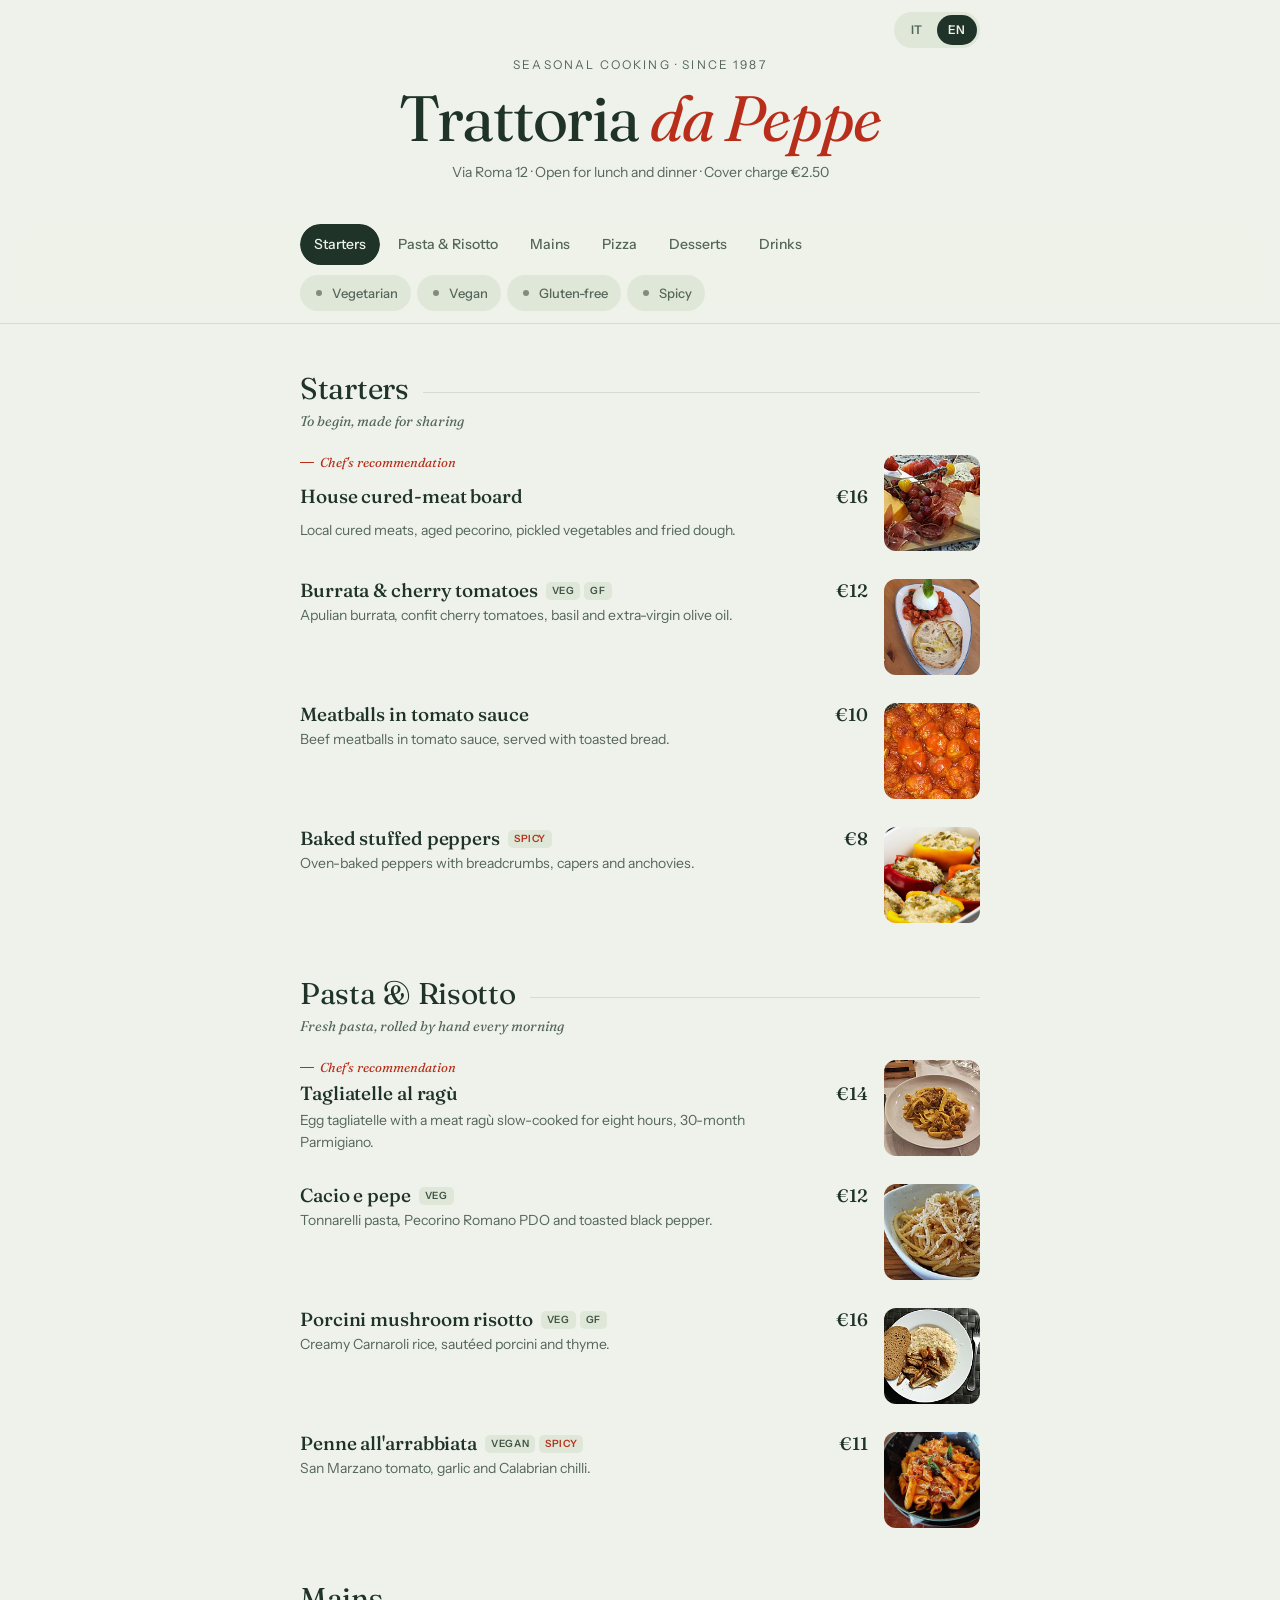
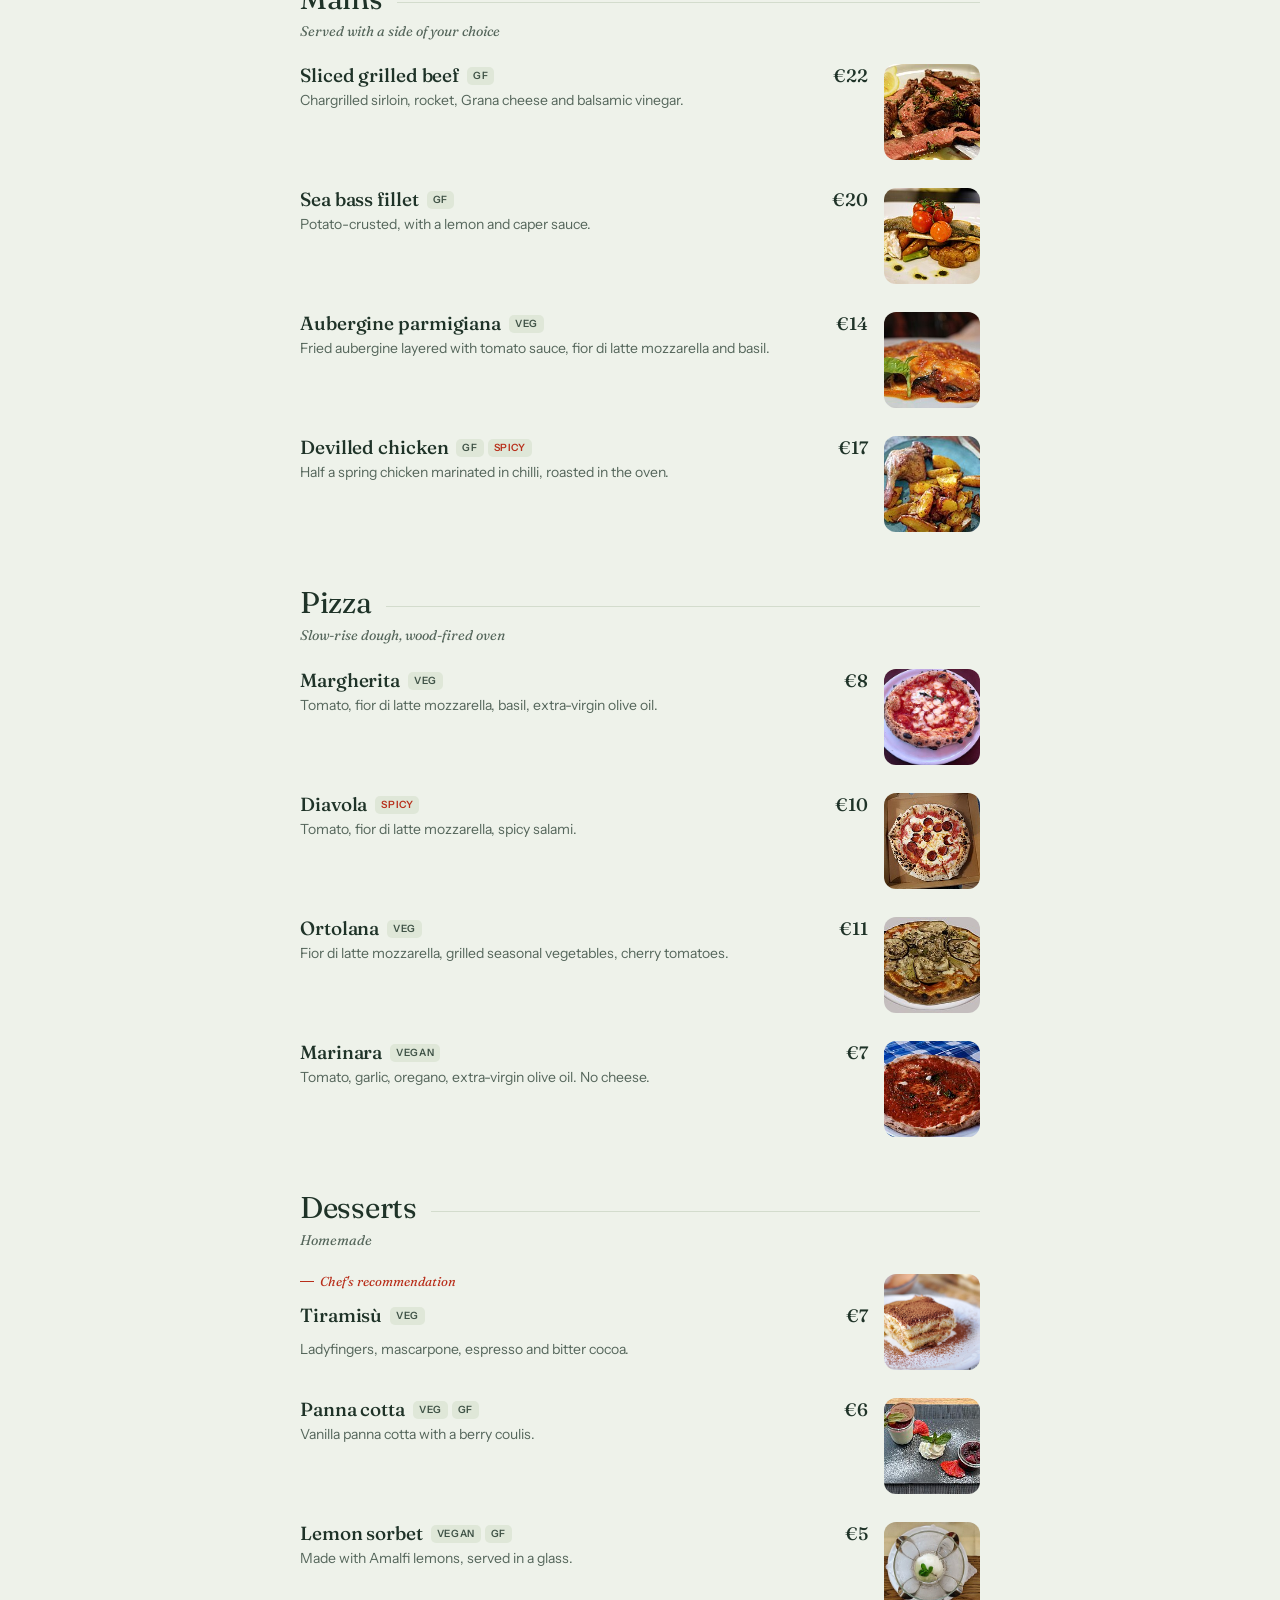
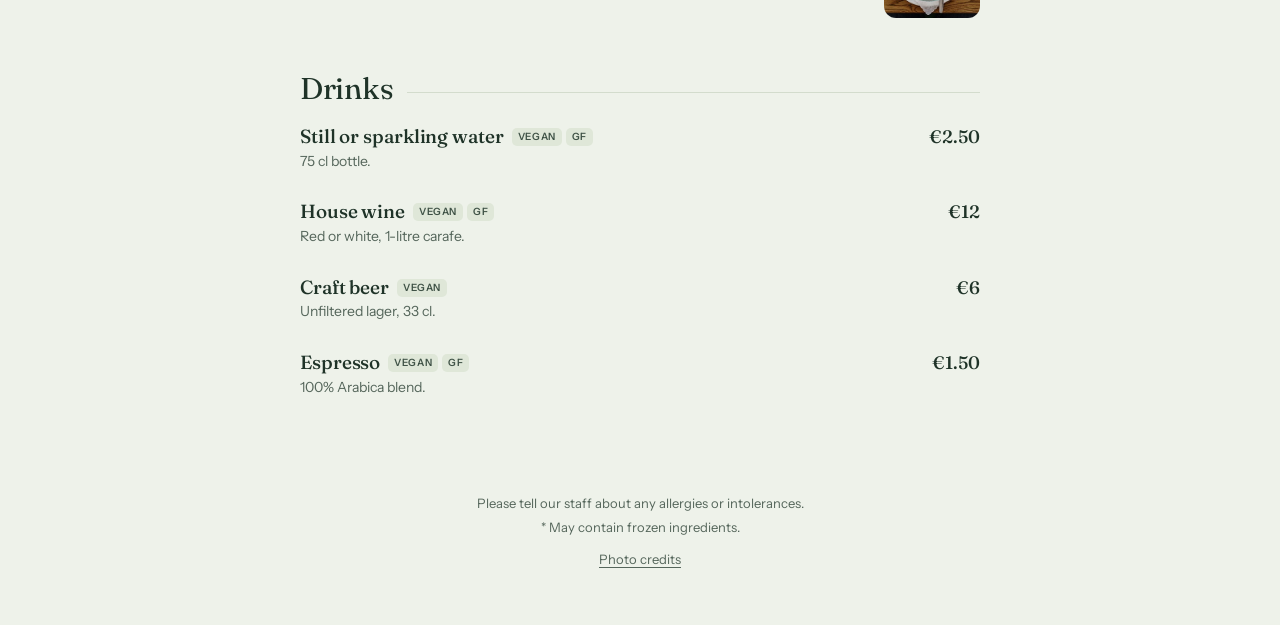
==== commit c3122243: "Palette verde salvia, tema unico chiaro Co-Authored-By: Claude Opus 5.5 <noreply@anthropic.com>" ====
--- a/index.html
+++ b/index.html
@@ -9,14 +9,16 @@
 <link href="https://fonts.googleapis.com/css2?family=Fraunces:ital,opsz,wght@0,9..144,400;0,9..144,500;0,9..144,600;1,9..144,400&family=Instrument+Sans:wght@400;500;600&display=swap" rel="stylesheet">
 <style>
   :root {
-    --bg: #f6f1e8;
-    --surface: #fffaf2;
-    --ink: #1f1a14;
-    --muted: #7a6e60;
-    --line: #e2d8c8;
-    --accent: #a8432a;
-    --accent-ink: #fff6ee;
-    --chip: #ece3d4;
+    /* Single light theme: sage green (no dark mode by choice) */
+    --bg: #eef2ea;
+    --surface: #f8faf5;
+    --ink: #1f3328;
+    --muted: #55665b;
+    --line: #d3dccd;
+    --accent: #b82e1a;
+    --accent-ink: #ffffff;
+    --chip: #dfe7d8;
+    --scrim: rgb(18 38 28 / .42);
 
     --ease-out: cubic-bezier(0.23, 1, 0.32, 1);
     --ease-in-out: cubic-bezier(0.77, 0, 0.175, 1);
@@ -24,22 +26,8 @@
 
     --serif: "Fraunces", Georgia, serif;
     --sans: "Instrument Sans", system-ui, sans-serif;
-    --badge-ink: #5e5347;
+    --badge-ink: #3f5246;
     color-scheme: light;
-  }
-  @media (prefers-color-scheme: dark) {
-    :root {
-      --bg: #16130f;
-      --surface: #1f1b16;
-      --ink: #f1e9dc;
-      --muted: #a39684;
-      --line: #342d25;
-      --accent: #e07a5a;
-      --accent-ink: #1a0f0a;
-      --chip: #2a241d;
-      --badge-ink: #b9ac99;
-      color-scheme: dark;
-    }
   }
 
   * { box-sizing: border-box; margin: 0; padding: 0; }
@@ -237,7 +225,7 @@
   }
   dialog::backdrop { background: transparent; }
   .scrim {
-    position: fixed; inset: 0; background: rgb(10 8 6 / .45);
+    position: fixed; inset: 0; background: var(--scrim);
     opacity: 1; transition: opacity 300ms ease;
   }
   .sheet {
@@ -271,7 +259,7 @@
   }
   .sheet.has-img .close {
     position: absolute; top: 14px; right: 14px; z-index: 1; color: #fff;
-    background: rgb(20 16 12 / .45);
+    background: rgb(18 38 28 / .5);
     -webkit-backdrop-filter: blur(8px); backdrop-filter: blur(8px);
   }
   .sheet .orig { font: italic 400 15px/1.3 var(--serif); color: var(--muted); margin: -4px 0 12px; }
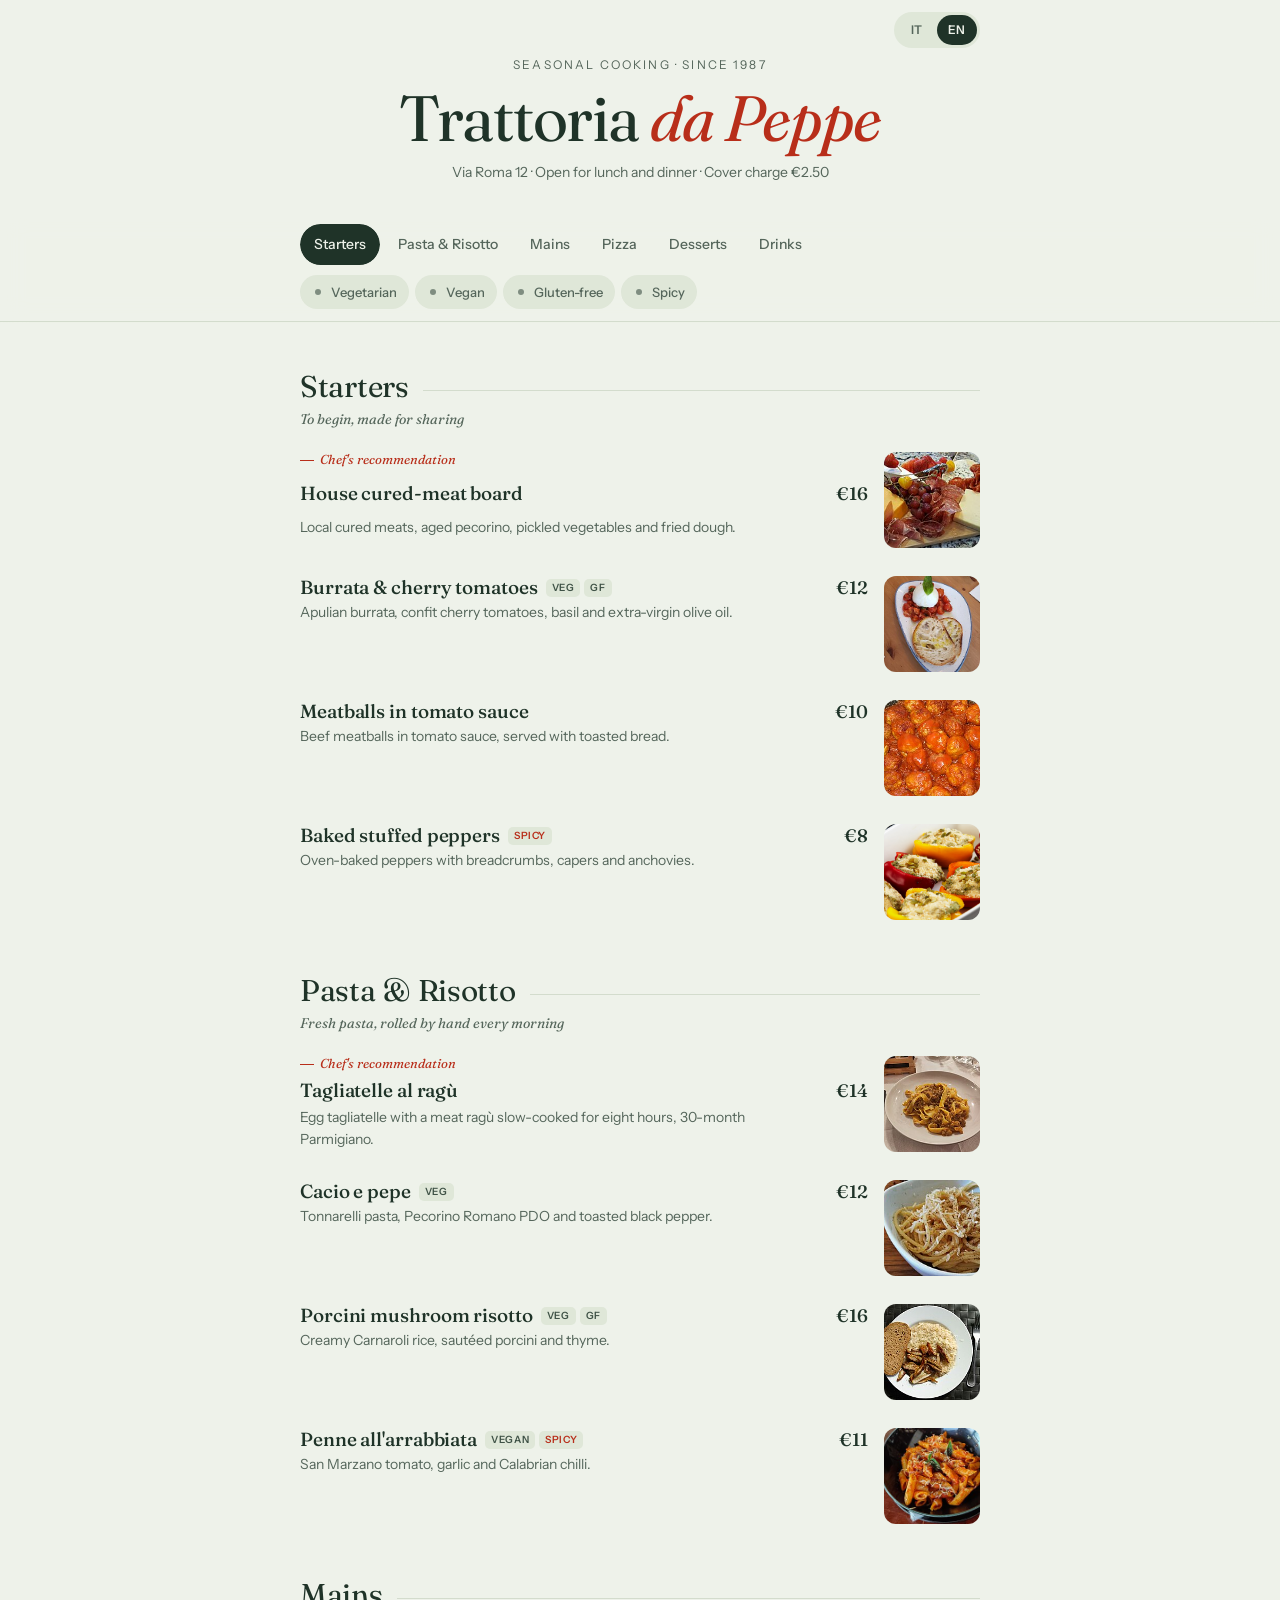
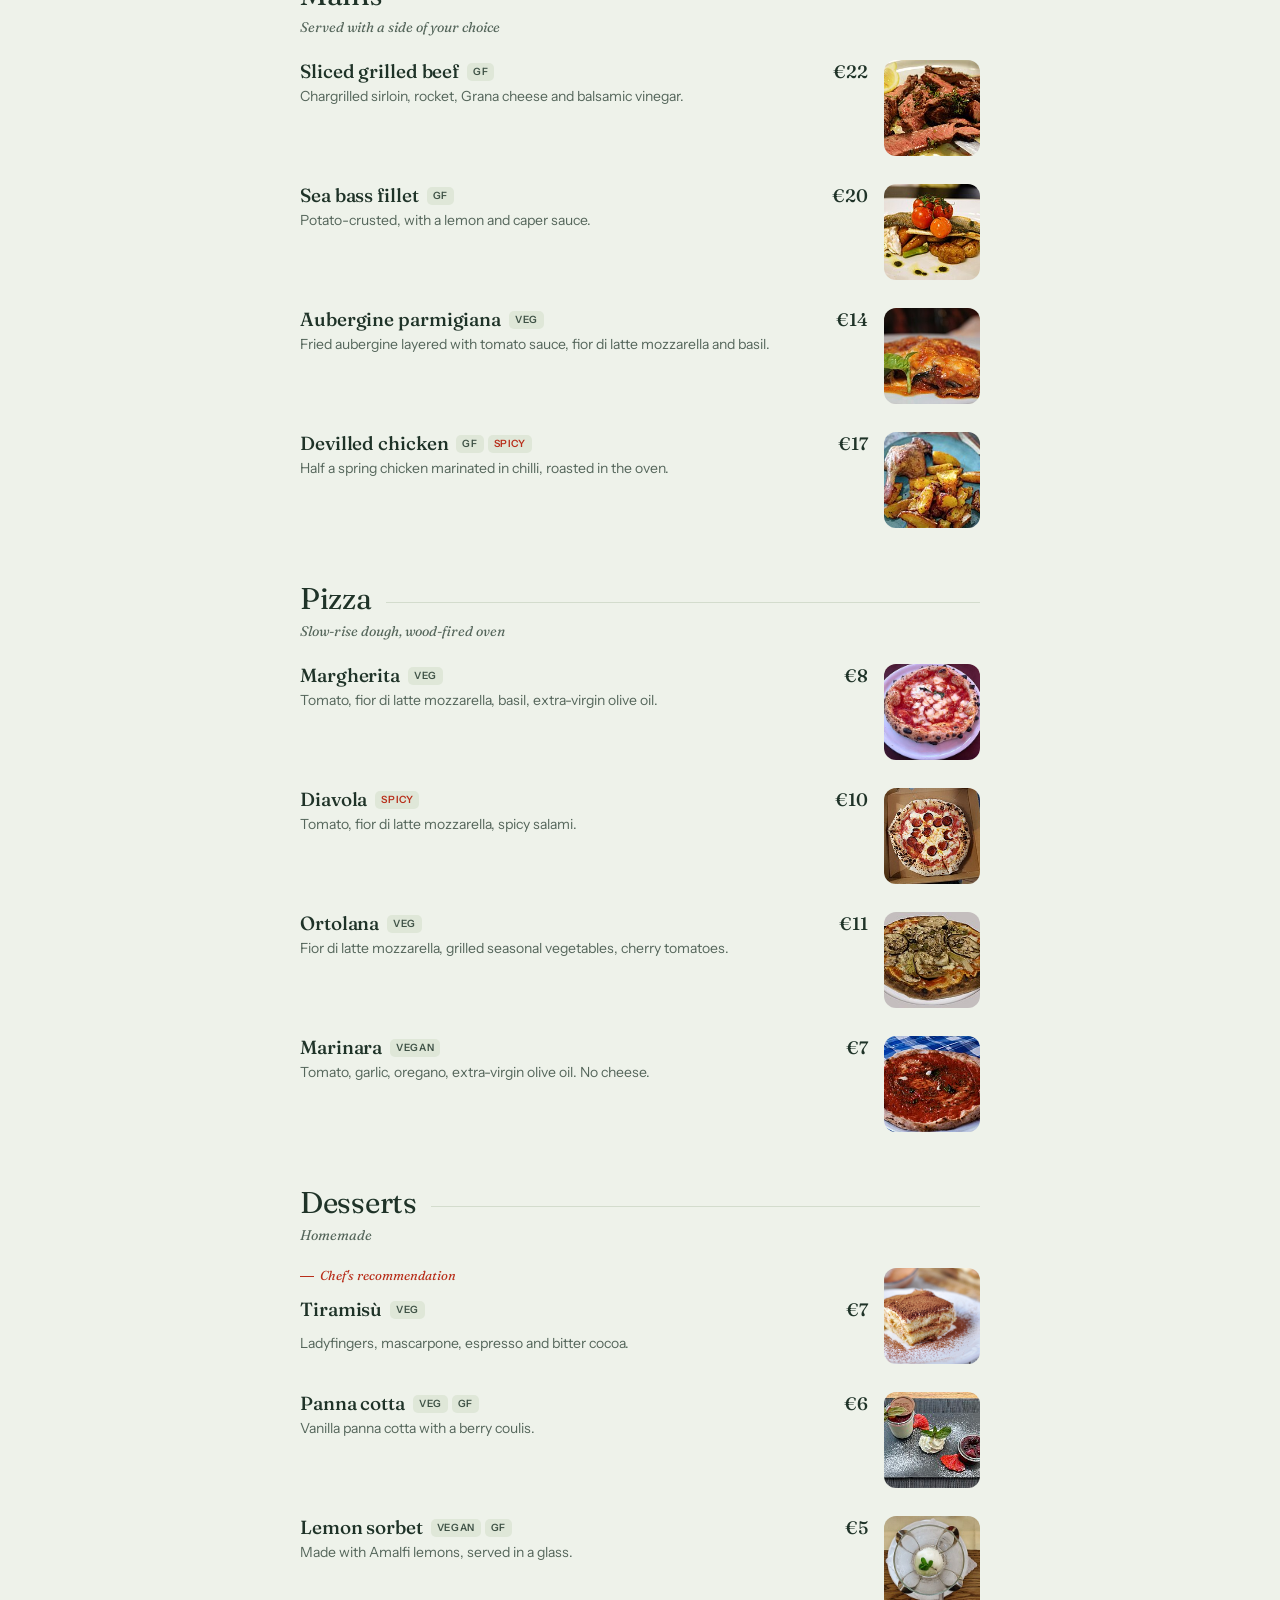
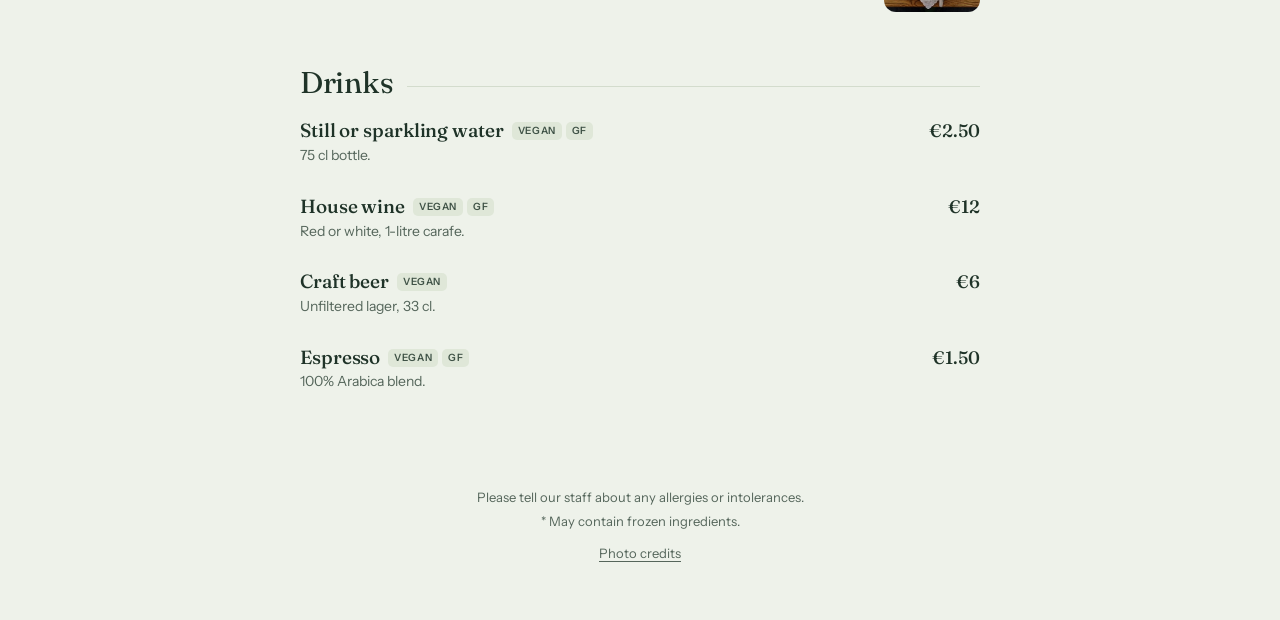
==== commit 44054c88: "Riordina il codice: dati, logica e stili in file separati - js/menu.js: solo i dati da modificare (p" ====
--- a/index.html
+++ b/index.html
@@ -1,768 +1,66 @@
 <!doctype html>
 <html lang="it">
 <head>
-<meta charset="utf-8">
-<meta name="viewport" content="width=device-width, initial-scale=1, viewport-fit=cover">
-<title>Menu — Trattoria da Peppe</title>
-<link rel="preconnect" href="https://fonts.googleapis.com">
-<link rel="preconnect" href="https://fonts.gstatic.com" crossorigin>
-<link href="https://fonts.googleapis.com/css2?family=Fraunces:ital,opsz,wght@0,9..144,400;0,9..144,500;0,9..144,600;1,9..144,400&family=Instrument+Sans:wght@400;500;600&display=swap" rel="stylesheet">
-<style>
-  :root {
-    /* Single light theme: sage green (no dark mode by choice) */
-    --bg: #eef2ea;
-    --surface: #f8faf5;
-    --ink: #1f3328;
-    --muted: #55665b;
-    --line: #d3dccd;
-    --accent: #b82e1a;
-    --accent-ink: #ffffff;
-    --chip: #dfe7d8;
-    --scrim: rgb(18 38 28 / .42);
-
-    --ease-out: cubic-bezier(0.23, 1, 0.32, 1);
-    --ease-in-out: cubic-bezier(0.77, 0, 0.175, 1);
-    --ease-drawer: cubic-bezier(0.32, 0.72, 0, 1);
-
-    --serif: "Fraunces", Georgia, serif;
-    --sans: "Instrument Sans", system-ui, sans-serif;
-    --badge-ink: #3f5246;
-    color-scheme: light;
-  }
-
-  * { box-sizing: border-box; margin: 0; padding: 0; }
-  html { -webkit-text-size-adjust: 100%; }
-  body {
-    background: var(--bg);
-    color: var(--ink);
-    font: 400 15px/1.55 var(--sans);
-    -webkit-font-smoothing: antialiased;
-    -webkit-tap-highlight-color: transparent;
-  }
-  button { font: inherit; color: inherit; background: none; border: 0; cursor: pointer; }
-  .wrap { max-width: 720px; margin: 0 auto; padding: 0 20px; }
-
-  /* ---------- Header ---------- */
-  header.wrap { position: relative; padding-top: 56px; padding-bottom: 28px; text-align: center; }
-
-  /* ---------- Language switch ---------- */
-  .lang {
-    position: absolute; top: 12px; right: 20px;
-    display: grid; grid-template-columns: 1fr 1fr;
-    padding: 3px; border-radius: 999px; background: var(--chip);
-  }
-  .lang-thumb {
-    position: absolute; top: 3px; left: 3px; width: 40px; height: 30px;
-    border-radius: 999px; background: var(--ink);
-    transition: transform 260ms var(--ease-out);
-  }
-  .lang[data-lang="en"] .lang-thumb { transform: translateX(100%); }
-  .lang button {
-    position: relative; width: 40px; height: 30px; border-radius: 999px;
-    font: 600 12px/1 var(--sans); letter-spacing: .08em; color: var(--muted);
-    transition: color 150ms ease, transform 160ms var(--ease-out);
-  }
-  .lang button::after { content: ""; position: absolute; inset: -7px 0; } /* hit area ≥ 44px */
-  .lang button[aria-pressed="true"] { color: var(--bg); }
-  .lang button:active { transform: scale(0.95); }
-  .lang button:focus-visible { outline: 2px solid var(--accent); outline-offset: 2px; }
-  @media (hover: hover) and (pointer: fine) {
-    .lang button[aria-pressed="false"]:hover { color: var(--ink); }
-  }
-
-  /* Language swap: quick blurred dip so the text change reads as one transformation */
-  [data-fade] { transition: opacity 220ms ease, filter 220ms ease; }
-  .swapping [data-fade] { opacity: .2; filter: blur(2px); transition-duration: 110ms; }
-  .eyebrow {
-    font-size: 12px; letter-spacing: .18em; text-transform: uppercase; color: var(--muted);
-  }
-  h1 {
-    font: 400 clamp(40px, 9vw, 64px)/1.02 var(--serif);
-    letter-spacing: -.02em; margin: 10px 0 12px;
-  }
-  h1 em { color: var(--accent); }
-  .meta { color: var(--muted); font-size: 14px; text-wrap: balance; }
-
-  /* ---------- Sticky nav ---------- */
-  .bar {
-    position: sticky; top: 0; z-index: 10;
-    background: color-mix(in srgb, var(--bg) 88%, transparent);
-    backdrop-filter: saturate(1.4) blur(12px);
-    -webkit-backdrop-filter: saturate(1.4) blur(12px);
-    border-bottom: 1px solid var(--line);
-  }
-  .tabs-scroll {
-    overflow-x: auto; scrollbar-width: none;
-    padding: 12px 20px 10px; margin: 0 auto; max-width: 720px;
-  }
-  .tabs-scroll::-webkit-scrollbar { display: none; }
-  /* Two identical tab lists stacked; the top one is "active" styled and clipped to the current tab. */
-  .tabs-inner { position: relative; width: max-content; }
-  .tabs { display: flex; gap: 4px; }
-  .tab {
-    padding: 10px 14px; border-radius: 999px; white-space: nowrap;
-    font-weight: 500; font-size: 14px; color: var(--muted);
-    transition: color 150ms ease, transform 160ms var(--ease-out);
-  }
-  .tab:active { transform: scale(0.97); }
-  @media (hover: hover) and (pointer: fine) {
-    .tabs:not(.tabs-active) .tab:hover { color: var(--ink); }
-  }
-  .tabs-active {
-    position: absolute; inset: 0; pointer-events: none;
-    clip-path: inset(0 100% 0 0 round 999px);
-    transition: clip-path 280ms var(--ease-out);
-  }
-  .tabs-active .tab { background: var(--ink); color: var(--bg); }
-
-  .filters {
-    display: flex; gap: 6px; overflow-x: auto; scrollbar-width: none;
-    padding: 0 20px 12px; max-width: 720px; margin: 0 auto;
-  }
-  .filters::-webkit-scrollbar { display: none; }
-  /* Soft edge fade hints that the rows scroll sideways on narrow screens */
-  .tabs-scroll, .filters {
-    -webkit-mask-image: linear-gradient(to right, transparent, #000 12px, #000 calc(100% - 36px), transparent);
-            mask-image: linear-gradient(to right, transparent, #000 12px, #000 calc(100% - 36px), transparent);
-  }
-  @media (min-width: 720px) { .tabs-scroll, .filters { -webkit-mask-image: none; mask-image: none; } }
-  .chip {
-    position: relative; flex: none;
-    display: inline-flex; align-items: center; gap: 7px;
-    padding: 7px 12px; border-radius: 999px; font-size: 13px; font-weight: 500;
-    background: var(--chip); color: var(--muted);
-    border: 1px solid transparent;
-    transition: background-color 150ms ease, color 150ms ease, border-color 150ms ease, transform 160ms var(--ease-out);
-  }
-  .chip:active { transform: scale(0.96); }
-  .chip[aria-pressed="true"] { background: var(--accent); color: var(--accent-ink); }
-  .chip::after { content: ""; position: absolute; inset: -6px -3px; } /* hit area ≥ 44px */
-  /* Pressed state is shown by shape too (dot → check), not only by colour */
-  .chip .ico { display: grid; width: 12px; height: 12px; }
-  .chip .ico > * { grid-area: 1 / 1; transition: opacity 150ms ease, transform 200ms var(--ease-out); }
-  .chip .dot { width: 6px; height: 6px; margin: auto; border-radius: 50%; background: currentColor; opacity: .7; }
-  .chip .ck { opacity: 0; transform: scale(.6); }
-  .chip[aria-pressed="true"] .dot { opacity: 0; transform: scale(.6); }
-  .chip[aria-pressed="true"] .ck { opacity: 1; transform: none; }
-
-  /* ---------- Menu ---------- */
-  main.wrap { padding-top: 8px; padding-bottom: 80px; }
-  section { padding-top: 40px; scroll-margin-top: calc(var(--bar-h, 112px) - 16px); }
-  .sec-head { display: flex; align-items: baseline; gap: 14px; margin-bottom: 6px; }
-  h2 { font: 400 30px/1.1 var(--serif); letter-spacing: -.01em; }
-  .sec-head::after { content: ""; flex: 1; border-bottom: 1px solid var(--line); transform: translateY(-6px); }
-  .sec-note { color: var(--muted); font-size: 14px; font-style: italic; font-family: var(--serif); margin-bottom: 8px; }
-
-  .dish {
-    display: grid; grid-template-columns: 1fr auto; gap: 2px 16px;
-    width: 100%; text-align: left;
-    padding: 14px 12px; margin: 0 -12px; width: calc(100% + 24px);
-    border-radius: 12px;
-    transition: background-color 150ms ease, transform 160ms var(--ease-out),
-                opacity 300ms var(--ease-out), translate 300ms var(--ease-out);
-  }
-  @media (hover: hover) and (pointer: fine) {
-    .dish:hover { background: var(--surface); }
-  }
-  .dish:active { transform: scale(0.985); }
-  .dish:focus-visible, .tab:focus-visible, .chip:focus-visible, .close:focus-visible {
-    outline: 2px solid var(--accent); outline-offset: 2px;
-  }
-  .dish[hidden] { display: none; }
-  @starting-style {
-    .dish { opacity: 0; translate: 0 6px; }
-  }
-  .pick {
-    grid-column: 1 / 3; font: italic 400 13px/1.2 var(--serif); color: var(--accent);
-    display: flex; align-items: center; gap: 6px; margin-bottom: 3px;
-  }
-  .pick::before { content: ""; width: 14px; height: 1px; background: currentColor; }
-  .dish-name { font: 500 19px/1.25 var(--serif); letter-spacing: -.005em; display: flex; align-items: center; gap: 4px 8px; flex-wrap: wrap; }
-  .dish-price { font: 500 18px/1.3 var(--serif); font-variant-numeric: tabular-nums lining-nums; }
-  .dish-desc { grid-column: 1 / 3; color: var(--muted); font-size: 14px; max-width: 54ch; }
-
-  /* Dish photos: thumbnail on the right; space is reserved so nothing jumps when it loads */
-  .dish.has-img { grid-template-columns: 1fr auto 80px; }
-  .thumb {
-    grid-column: 3; grid-row: 1 / span 3; align-self: start;
-    width: 80px; height: 80px; border-radius: 12px; overflow: hidden;
-    background: var(--chip);
-  }
-  .thumb img, .hero img {
-    display: block; width: 100%; height: 100%; object-fit: cover;
-    opacity: 0; transition: opacity 300ms ease;
-  }
-  .thumb img.loaded, .hero img.loaded { opacity: 1; }
-  @media (min-width: 720px) {
-    .dish.has-img { grid-template-columns: 1fr auto 96px; }
-    .thumb { width: 96px; height: 96px; }
-  }
-  .badges { display: inline-flex; gap: 4px; }
-  .badge {
-    font: 600 10px/1 var(--sans); letter-spacing: .06em; text-transform: uppercase;
-    padding: 4px 6px; border-radius: 5px; background: var(--chip); color: var(--badge-ink);
-  }
-  .badge.hot { color: var(--accent); }
-  .empty { color: var(--muted); font-size: 14px; padding: 14px 0; font-style: italic; font-family: var(--serif); }
-  .empty button {
-    font: 500 13px var(--sans); font-style: normal; color: var(--accent);
-    text-decoration: underline; text-underline-offset: 3px; padding: 8px 4px; margin-left: 4px;
-  }
-
-  /* Page-load stagger (decorative, once) */
-  .reveal { animation: rise 500ms var(--ease-out) both; }
-  @keyframes rise { from { opacity: 0; transform: translateY(8px); } }
-
-  footer.wrap { text-align: center; color: var(--muted); font-size: 13px; padding-bottom: 48px; }
-  footer p + p { margin-top: 4px; }
-  footer a { color: inherit; text-underline-offset: 3px; display: inline-block; padding: 8px 4px; }
-
-  /* ---------- Detail sheet ---------- */
-  dialog {
-    border: 0; padding: 0; background: transparent; color: var(--ink);
-    max-width: none; max-height: none; width: 100%; height: 100%;
-    overflow: hidden;
-  }
-  dialog::backdrop { background: transparent; }
-  .scrim {
-    position: fixed; inset: 0; background: var(--scrim);
-    opacity: 1; transition: opacity 300ms ease;
-  }
-  .sheet {
-    position: fixed; left: 0; right: 0; bottom: 0;
-    background: var(--surface);
-    border-radius: 22px 22px 0 0;
-    padding: 10px 24px calc(28px + env(safe-area-inset-bottom));
-    max-height: 88vh; overflow-y: auto;
-    box-shadow: 0 -10px 40px rgb(0 0 0 / .18);
-    transform: translateY(0);
-    transition: transform 420ms var(--ease-drawer);
-    touch-action: pan-y;
-  }
-  dialog[data-state="closed"] .scrim { opacity: 0; }
-  dialog[data-state="closed"] .sheet { transform: translateY(100%); }
-  dialog[data-state="closing"] .scrim { opacity: 0; transition-duration: 200ms; }
-  dialog[data-state="closing"] .sheet { transform: translateY(100%); transition: transform 240ms var(--ease-out); }
-  .sheet.dragging { transition: none; }
-
-  .handle { display: block; width: 40px; height: 5px; border-radius: 9px; background: var(--line); margin: 0 auto 14px; }
-  .sheet-top { display: flex; justify-content: space-between; align-items: start; gap: 16px; }
-  .sheet .cat { font-size: 12px; letter-spacing: .16em; text-transform: uppercase; color: var(--muted); }
-  .sheet h3 { font: 400 32px/1.1 var(--serif); letter-spacing: -.01em; margin: 6px 0 10px; }
-  /* Full-bleed photo at the top of the sheet; handle and close button float over it */
-  .hero { display: none; margin: 0 -24px 18px; aspect-ratio: 3 / 2; background: var(--chip); overflow: hidden; }
-  .sheet.has-img { padding-top: 0; }
-  .sheet.has-img .hero { display: block; }
-  .sheet.has-img .handle {
-    position: absolute; top: 8px; left: 50%; translate: -50% 0; margin: 0; z-index: 1;
-    background: rgb(255 255 255 / .8); box-shadow: 0 1px 4px rgb(0 0 0 / .25);
-  }
-  .sheet.has-img .close {
-    position: absolute; top: 14px; right: 14px; z-index: 1; color: #fff;
-    background: rgb(18 38 28 / .5);
-    -webkit-backdrop-filter: blur(8px); backdrop-filter: blur(8px);
-  }
-  .sheet .orig { font: italic 400 15px/1.3 var(--serif); color: var(--muted); margin: -4px 0 12px; }
-  .sheet .price { font: 400 24px/1 var(--serif); color: var(--accent); }
-  .sheet p.long { color: var(--ink); opacity: .85; margin: 8px 0 20px; }
-  .close {
-    width: 34px; height: 34px; border-radius: 50%; background: var(--chip); flex: none;
-    display: grid; place-items: center; transition: transform 160ms var(--ease-out);
-  }
-  .close:active { transform: scale(0.94); }
-  .info { border-top: 1px solid var(--line); padding-top: 14px; display: grid; gap: 12px; }
-  .info dt { font-size: 12px; letter-spacing: .12em; text-transform: uppercase; color: var(--muted); }
-  .info dd { font-size: 15px; }
-
-  /* Desktop: centered modal instead of bottom sheet */
-  @media (min-width: 720px) {
-    .sheet {
-      left: 50%; top: 50%; bottom: auto; right: auto; width: 520px;
-      border-radius: 20px; padding: 28px 32px 32px;
-      transform: translate(-50%, -50%);
-      transition: transform 220ms var(--ease-out), opacity 220ms var(--ease-out);
-      box-shadow: 0 24px 70px rgb(0 0 0 / .25);
-    }
-    .handle { display: none; }
-    .hero { margin: 0 -32px 22px; }
-    dialog[data-state="closed"] .sheet { transform: translate(-50%, -50%) scale(.96); opacity: 0; }
-    dialog[data-state="closing"] .sheet { transform: translate(-50%, -50%) scale(.97); opacity: 0; transition: transform 150ms var(--ease-out), opacity 150ms var(--ease-out); }
-  }
-
-  @media (prefers-reduced-motion: reduce) {
-    .reveal { animation: fade 300ms ease both; }
-    @keyframes fade { from { opacity: 0; } }
-    @starting-style { .dish { translate: none; } }
-    .sheet, dialog[data-state] .sheet { transition: opacity 200ms ease !important; }
-    dialog[data-state="closed"] .sheet, dialog[data-state="closing"] .sheet { opacity: 0; transform: none; }
-    @media (min-width: 720px) {
-      dialog[data-state] .sheet { transform: translate(-50%, -50%) !important; }
-    }
-    .tabs-active, .lang-thumb { transition: none; }
-    .swapping [data-fade] { filter: none; }
-  }
-</style>
+  <meta charset="utf-8">
+  <meta name="viewport" content="width=device-width, initial-scale=1, viewport-fit=cover">
+  <meta name="theme-color" content="#eef2ea">
+  <title>Menu — Trattoria da Peppe</title>
+  <link rel="preconnect" href="https://fonts.googleapis.com">
+  <link rel="preconnect" href="https://fonts.gstatic.com" crossorigin>
+  <link rel="stylesheet" href="https://fonts.googleapis.com/css2?family=Fraunces:ital,opsz,wght@0,9..144,400;0,9..144,500;0,9..144,600;1,9..144,400&family=Instrument+Sans:wght@400;500;600&display=swap">
+  <link rel="stylesheet" href="css/style.css">
 </head>
 <body>
 
-<header class="wrap">
-  <div class="lang" id="lang" role="group" aria-label="Lingua · Language">
-    <span class="lang-thumb" aria-hidden="true"></span>
-    <button data-lang="it" lang="it" aria-pressed="true" aria-label="Italiano">IT</button>
-    <button data-lang="en" lang="en" aria-pressed="false" aria-label="English">EN</button>
+  <header class="wrap">
+    <div class="lang" id="lang" role="group" aria-label="Lingua · Language">
+      <span class="lang-thumb" aria-hidden="true"></span>
+      <button data-lang="it" lang="it" aria-pressed="true" aria-label="Italiano">IT</button>
+      <button data-lang="en" lang="en" aria-pressed="false" aria-label="English">EN</button>
+    </div>
+    <div class="eyebrow reveal" id="tEyebrow" data-fade></div>
+    <h1 class="reveal" style="animation-delay: 60ms">Trattoria <em>da Peppe</em></h1>
+    <p class="meta reveal" id="tMeta" style="animation-delay: 120ms" data-fade></p>
+  </header>
+
+  <!-- Barra fissa: categorie + filtri (riempiti da js/app.js) -->
+  <div class="bar">
+    <div class="tabs-scroll" id="tabsScroll">
+      <div class="tabs-inner" data-fade>
+        <nav class="tabs" id="tabs"></nav>
+        <div class="tabs tabs-active" id="tabsActive" aria-hidden="true"></div>
+      </div>
+    </div>
+    <div class="filters" id="filters" role="group" data-fade></div>
   </div>
-  <div class="eyebrow reveal" id="tEyebrow" data-fade></div>
-  <h1 class="reveal" style="animation-delay:60ms">Trattoria <em>da Peppe</em></h1>
-  <p class="meta reveal" style="animation-delay:120ms" id="tMeta" data-fade></p>
-</header>
 
-<div class="bar">
-  <div class="tabs-scroll" id="tabsScroll">
-    <div class="tabs-inner" data-fade>
-      <nav class="tabs" id="tabs"></nav>
-      <div class="tabs tabs-active" id="tabsActive" aria-hidden="true"></div>
+  <main class="wrap" id="menu" data-fade></main>
+
+  <footer class="wrap" id="tFooter" data-fade></footer>
+
+  <!-- Scheda del piatto -->
+  <dialog id="dlg" data-state="closed" aria-labelledby="dName">
+    <div class="scrim" data-close></div>
+    <div class="sheet" id="sheet">
+      <span class="handle" aria-hidden="true"></span>
+      <div class="hero"><img id="dImg" alt="" decoding="async"></div>
+      <div class="sheet-top">
+        <div>
+          <div class="cat" id="dCat"></div>
+          <h3 id="dName"></h3>
+          <p class="orig" id="dOrig" lang="it" hidden></p>
+        </div>
+        <button class="close" id="dClose" data-close>
+          <svg width="14" height="14" viewBox="0 0 14 14" fill="none" stroke="currentColor" stroke-width="1.8" stroke-linecap="round"><path d="M2 2l10 10M12 2L2 12"/></svg>
+        </button>
+      </div>
+      <div class="price" id="dPrice"></div>
+      <p class="long" id="dDesc"></p>
+      <dl class="info" id="dInfo"></dl>
     </div>
-  </div>
-  <div class="filters" id="filters" role="group" data-fade></div>
-</div>
+  </dialog>
 
-<main class="wrap" id="menu" data-fade></main>
-
-<footer class="wrap" id="tFooter" data-fade></footer>
-
-<dialog id="dlg" data-state="closed" aria-labelledby="dName">
-  <div class="scrim" data-close></div>
-  <div class="sheet" id="sheet">
-    <span class="handle" aria-hidden="true"></span>
-    <div class="hero"><img id="dImg" alt="" decoding="async"></div>
-    <div class="sheet-top">
-      <div>
-        <div class="cat" id="dCat"></div>
-        <h3 id="dName"></h3>
-        <p class="orig" id="dOrig" lang="it" hidden></p>
-      </div>
-      <button class="close" data-close id="dClose">
-        <svg width="14" height="14" viewBox="0 0 14 14" fill="none" stroke="currentColor" stroke-width="1.8" stroke-linecap="round"><path d="M2 2l10 10M12 2L2 12"/></svg>
-      </button>
-    </div>
-    <div class="price" id="dPrice"></div>
-    <p class="long" id="dDesc"></p>
-    <dl class="info" id="dInfo"></dl>
-  </div>
-</dialog>
-
-<script>
-/* ================================================================
-   MODIFICA QUI IL TUO MENU
-   tags possibili: "veg" (vegetariano), "vegan", "gf" (senza glutine), "hot" (piccante)
-   chef: true  → mostra "Consigliato dallo chef" (usalo con parsimonia: uno per categoria al massimo)
-
-   INGLESE: ogni piatto/categoria può avere  en: { name, desc, allergens, pair, note }
-   Ogni campo mancante in "en" usa il testo italiano. I nomi tipici
-   (Tiramisù, Margherita, Cacio e pepe…) di solito restano in italiano.
-
-   FOTO: metti le foto nella cartella "foto/" chiamandole come il piatto,
-   in minuscolo, senza accenti e con i trattini al posto degli spazi:
-     "Tagliatelle al ragù"  → foto/tagliatelle-al-ragu.jpg
-     "Penne all'arrabbiata" → foto/penne-all-arrabbiata.jpg
-   Se la foto non c'è, il piatto si vede semplicemente senza.
-   Per usare un altro file: img: "foto/qualcosa.webp"  ·  per nessuna foto: img: false
-   ================================================================ */
-const MENU = [
-  { id: "antipasti", name: "Antipasti", note: "Per iniziare, da condividere",
-    en: { name: "Starters", note: "To begin, made for sharing" }, dishes: [
-    { name: "Tagliere della casa", chef: true, price: 16, desc: "Salumi locali, pecorino stagionato, giardiniera e gnocco fritto.", allergens: "Glutine, latte", pair: "Lambrusco di Sorbara",
-      en: { name: "House cured-meat board", desc: "Local cured meats, aged pecorino, pickled vegetables and fried dough.", allergens: "Gluten, milk" } },
-    { name: "Burrata e pomodorini", price: 12, desc: "Burrata pugliese, pomodorini confit, basilico e olio EVO.", tags: ["veg", "gf"], allergens: "Latte", pair: "Fiano di Avellino",
-      en: { name: "Burrata & cherry tomatoes", desc: "Apulian burrata, confit cherry tomatoes, basil and extra-virgin olive oil.", allergens: "Milk" } },
-    { name: "Polpette al sugo", price: 10, desc: "Polpette di manzo in salsa di pomodoro, crostone di pane.", allergens: "Glutine, uova, latte",
-      en: { name: "Meatballs in tomato sauce", desc: "Beef meatballs in tomato sauce, served with toasted bread.", allergens: "Gluten, eggs, milk" } },
-    { name: "Peperoni gratinati", price: 8, desc: "Peperoni al forno con pangrattato, capperi e acciughe.", tags: ["hot"], allergens: "Glutine, pesce",
-      en: { name: "Baked stuffed peppers", desc: "Oven-baked peppers with breadcrumbs, capers and anchovies.", allergens: "Gluten, fish" } },
-  ]},
-  { id: "primi", name: "Primi", note: "Pasta fresca tirata a mano ogni mattina",
-    en: { name: "Pasta & Risotto", note: "Fresh pasta, rolled by hand every morning" }, dishes: [
-    { name: "Tagliatelle al ragù", chef: true, price: 14, desc: "Ragù bianco e rosso cotto otto ore, Parmigiano 30 mesi.", allergens: "Glutine, uova, latte, sedano", pair: "Sangiovese di Romagna",
-      en: { desc: "Egg tagliatelle with a meat ragù slow-cooked for eight hours, 30-month Parmigiano.", allergens: "Gluten, eggs, milk, celery" } },
-    { name: "Cacio e pepe", price: 12, desc: "Tonnarelli, pecorino romano DOP e pepe nero tostato.", tags: ["veg"], allergens: "Glutine, latte",
-      en: { desc: "Tonnarelli pasta, Pecorino Romano PDO and toasted black pepper.", allergens: "Gluten, milk" } },
-    { name: "Risotto ai funghi porcini", price: 16, desc: "Carnaroli mantecato, porcini trifolati e timo.", tags: ["veg", "gf"], allergens: "Latte",
-      en: { name: "Porcini mushroom risotto", desc: "Creamy Carnaroli rice, sautéed porcini and thyme.", allergens: "Milk" } },
-    { name: "Penne all'arrabbiata", price: 11, desc: "Pomodoro San Marzano, aglio e peperoncino calabrese.", tags: ["vegan", "veg", "hot"], allergens: "Glutine",
-      en: { desc: "San Marzano tomato, garlic and Calabrian chilli.", allergens: "Gluten" } },
-  ]},
-  { id: "secondi", name: "Secondi", note: "Serviti con un contorno a scelta",
-    en: { name: "Mains", note: "Served with a side of your choice" }, dishes: [
-    { name: "Tagliata di manzo", price: 22, desc: "Controfiletto alla brace, rucola, grana e aceto balsamico.", tags: ["gf"], allergens: "Latte", pair: "Nero d'Avola",
-      en: { name: "Sliced grilled beef", desc: "Chargrilled sirloin, rocket, Grana cheese and balsamic vinegar.", allergens: "Milk" } },
-    { name: "Filetto di branzino", price: 20, desc: "In crosta di patate, con salsa al limone e capperi.", tags: ["gf"], allergens: "Pesce",
-      en: { name: "Sea bass fillet", desc: "Potato-crusted, with a lemon and caper sauce.", allergens: "Fish" } },
-    { name: "Parmigiana di melanzane", price: 14, desc: "Melanzane fritte, sugo, mozzarella fiordilatte e basilico.", tags: ["veg"], allergens: "Latte, glutine",
-      en: { name: "Aubergine parmigiana", desc: "Fried aubergine layered with tomato sauce, fior di latte mozzarella and basil.", allergens: "Milk, gluten" } },
-    { name: "Pollo alla diavola", price: 17, desc: "Mezzo galletto marinato al peperoncino, cotto al forno.", tags: ["gf", "hot"], allergens: "—",
-      en: { name: "Devilled chicken", desc: "Half a spring chicken marinated in chilli, roasted in the oven." } },
-  ]},
-  { id: "pizze", name: "Pizze", note: "Impasto a lunga lievitazione, forno a legna",
-    en: { name: "Pizza", note: "Slow-rise dough, wood-fired oven" }, dishes: [
-    { name: "Margherita", price: 8, desc: "Pomodoro, fiordilatte, basilico, olio EVO.", tags: ["veg"], allergens: "Glutine, latte",
-      en: { desc: "Tomato, fior di latte mozzarella, basil, extra-virgin olive oil.", allergens: "Gluten, milk" } },
-    { name: "Diavola", price: 10, desc: "Pomodoro, fiordilatte, salame piccante.", tags: ["hot"], allergens: "Glutine, latte",
-      en: { desc: "Tomato, fior di latte mozzarella, spicy salami.", allergens: "Gluten, milk" } },
-    { name: "Ortolana", price: 11, desc: "Fiordilatte, verdure grigliate di stagione, pomodorini.", tags: ["veg"], allergens: "Glutine, latte",
-      en: { desc: "Fior di latte mozzarella, grilled seasonal vegetables, cherry tomatoes.", allergens: "Gluten, milk" } },
-    { name: "Marinara", price: 7, desc: "Pomodoro, aglio, origano, olio EVO.", tags: ["vegan", "veg"], allergens: "Glutine",
-      en: { desc: "Tomato, garlic, oregano, extra-virgin olive oil. No cheese.", allergens: "Gluten" } },
-  ]},
-  { id: "dolci", name: "Dolci", note: "Fatti in casa",
-    en: { name: "Desserts", note: "Homemade" }, dishes: [
-    { name: "Tiramisù", chef: true, price: 7, desc: "Savoiardi, mascarpone, caffè espresso e cacao amaro.", tags: ["veg"], allergens: "Glutine, uova, latte", pair: "Marsala superiore",
-      en: { desc: "Ladyfingers, mascarpone, espresso and bitter cocoa.", allergens: "Gluten, eggs, milk" } },
-    { name: "Panna cotta", price: 6, desc: "Alla vaniglia, con coulis di frutti di bosco.", tags: ["veg", "gf"], allergens: "Latte",
-      en: { desc: "Vanilla panna cotta with a berry coulis.", allergens: "Milk" } },
-    { name: "Sorbetto al limone", price: 5, desc: "Limoni di Amalfi, servito in coppa.", tags: ["vegan", "veg", "gf"], allergens: "—",
-      en: { name: "Lemon sorbet", desc: "Made with Amalfi lemons, served in a glass." } },
-  ]},
-  { id: "bevande", name: "Bevande",
-    en: { name: "Drinks" }, dishes: [
-    { name: "Acqua naturale o frizzante", img: false, price: 2.5, desc: "Bottiglia da 75 cl.", tags: ["vegan", "veg", "gf"],
-      en: { name: "Still or sparkling water", desc: "75 cl bottle." } },
-    { name: "Vino della casa", img: false, price: 12, desc: "Rosso o bianco, caraffa da 1 litro.", tags: ["vegan", "veg", "gf"], allergens: "Solfiti",
-      en: { name: "House wine", desc: "Red or white, 1-litre carafe.", allergens: "Sulphites" } },
-    { name: "Birra artigianale", img: false, price: 6, desc: "Bionda non filtrata, 33 cl.", tags: ["vegan", "veg"], allergens: "Glutine",
-      en: { name: "Craft beer", desc: "Unfiltered lager, 33 cl.", allergens: "Gluten" } },
-    { name: "Caffè espresso", img: false, price: 1.5, desc: "Miscela 100% arabica.", tags: ["vegan", "veg", "gf"],
-      en: { name: "Espresso", desc: "100% Arabica blend." } },
-  ]},
-];
-
-/* Testi dell'interfaccia */
-const T = {
-  it: {
-    title: "Menu — Trattoria da Peppe",
-    eyebrow: "Cucina di stagione · dal 1987",
-    meta: "Via Roma 12 · Aperto a pranzo e cena · Coperto&nbsp;€&nbsp;2,50",
-    categories: "Categorie", filters: "Filtri",
-    filter: { veg: "Vegetariano", vegan: "Vegano", gf: "Senza glutine", hot: "Piccante" },
-    badge:  { veg: "Veg", vegan: "Vegano", gf: "No glutine", hot: "Piccante" },
-    chef: "Consigliato dallo chef",
-    empty: "Nessun piatto di questa sezione corrisponde ai filtri.", reset: "Rimuovi filtri",
-    features: "Caratteristiche", allergens: "Allergeni", askStaff: "Chiedi al personale",
-    pair: "Abbinamento consigliato", close: "Chiudi",
-    footer: ["Informa il personale di eventuali allergie o intolleranze.", "* Prodotto surgelato all'origine."],
-    credits: "Crediti delle foto",
-  },
-  en: {
-    title: "Menu — Trattoria da Peppe",
-    eyebrow: "Seasonal cooking · since 1987",
-    meta: "Via Roma 12 · Open for lunch and dinner · Cover charge&nbsp;€2.50",
-    categories: "Categories", filters: "Filters",
-    filter: { veg: "Vegetarian", vegan: "Vegan", gf: "Gluten-free", hot: "Spicy" },
-    badge:  { veg: "Veg", vegan: "Vegan", gf: "GF", hot: "Spicy" },
-    chef: "Chef's recommendation",
-    empty: "No dishes in this section match your filters.", reset: "Clear filters",
-    features: "Dietary", allergens: "Allergens", askStaff: "Please ask our staff",
-    pair: "Suggested pairing", close: "Close",
-    footer: ["Please tell our staff about any allergies or intolerances.", "* May contain frozen ingredients."],
-    credits: "Photo credits",
-  },
-};
-const FILTER_TAGS = ["veg", "vegan", "gf", "hot"];
-
-/* ================================================================ */
-
-const $ = (s, el = document) => el.querySelector(s);
-const esc = s => String(s).replace(/[&<>"]/g, c => ({ "&": "&amp;", "<": "&lt;", ">": "&gt;", '"': "&quot;" }[c]));
-const store = {
-  get(k) { try { return localStorage.getItem(k); } catch { return null; } },
-  set(k, v) { try { localStorage.setItem(k, v); } catch {} },
-};
-
-/* ---------- Language ---------- */
-function initialLang() {
-  const q = new URLSearchParams(location.search).get("lang");
-  if (q === "it" || q === "en") return q;
-  const saved = store.get("menu-lang");
-  if (saved === "it" || saved === "en") return saved;
-  return (navigator.language || "it").toLowerCase().startsWith("it") ? "it" : "en";
-}
-let lang = initialLang();
-const t = () => T[lang];
-const tr = (obj, key) => (lang === "en" && obj.en && obj.en[key]) || obj[key];
-const fmt = n => lang === "en"
-  ? "€" + n.toFixed(n % 1 ? 2 : 0)
-  : "€ " + n.toFixed(n % 1 ? 2 : 0).replace(".", ",");
-
-/* ---------- Photos ---------- */
-const slug = s => s.normalize("NFD").replace(/[̀-ͯ]/g, "").toLowerCase().replace(/[^a-z0-9]+/g, "-").replace(/^-|-$/g, "");
-const imgSrc = d => d.img === false ? null : (d.img || `foto/${slug(d.name)}.jpg`);
-// Small copy for the list (foto/mini/…), full size only in the dish sheet
-const miniSrc = d => d.img ? d.img : `foto/mini/${slug(d.name)}.jpg`;
-const failedImgs = new Set(); // missing photos: don't retry them on re-render
-function thumbLoad(img) { img.classList.add("loaded"); }
-function thumbFail(img) {
-  const full = img.dataset.full;
-  if (img.getAttribute("src") !== full) { img.src = full; return; } // no mini → try the full photo
-  failedImgs.add(full);
-  img.closest(".dish").classList.remove("has-img");
-  img.parentElement.remove();
-}
-
-/* ---------- Render ---------- */
-let tabs = [], sections = [];
-const activeTags = new Set();
-
-function badges(tags = []) {
-  const shown = tags.filter(x => !(x === "veg" && tags.includes("vegan")));
-  return shown.length ? `<span class="badges">${shown.map(x => `<span class="badge ${x === "hot" ? "hot" : ""}">${t().badge[x]}</span>`).join("")}</span>` : "";
-}
-
-function render({ first = false } = {}) {
-  const L = t();
-  document.documentElement.lang = lang;
-  document.title = L.title;
-  $("#tEyebrow").textContent = L.eyebrow;
-  $("#tMeta").innerHTML = L.meta;
-  $("#tFooter").innerHTML = L.footer.map(p => `<p>${esc(p)}</p>`).join("")
-    + `<p><a href="crediti.html">${L.credits}</a></p>`;
-  $("#tabs").setAttribute("aria-label", L.categories);
-  $("#filters").setAttribute("aria-label", L.filters);
-  $("#dClose").setAttribute("aria-label", L.close);
-
-  const lang_ = $("#lang");
-  lang_.dataset.lang = lang;
-  lang_.querySelectorAll("button").forEach(b => b.setAttribute("aria-pressed", b.dataset.lang === lang));
-
-  const tabsHTML = MENU.map(c => `<button class="tab" data-target="${c.id}">${esc(tr(c, "name"))}</button>`).join("");
-  $("#tabs").innerHTML = tabsHTML;
-  $("#tabsActive").innerHTML = tabsHTML.replaceAll("<button", '<button tabindex="-1"');
-  tabs = [...document.querySelectorAll("#tabs .tab")];
-
-  $("#filters").innerHTML = FILTER_TAGS.map(tag =>
-    `<button class="chip" aria-pressed="${activeTags.has(tag)}" data-tag="${tag}"><span class="ico" aria-hidden="true"><span class="dot"></span><svg class="ck" viewBox="0 0 12 12" fill="none" stroke="currentColor" stroke-width="1.8" stroke-linecap="round" stroke-linejoin="round"><path d="M2.5 6.2l2.3 2.3 4.7-5"/></svg></span>${L.filter[tag]}</button>`).join("");
-
-  $("#menu").innerHTML = MENU.map((c, ci) => `
-    <section id="${c.id}" ${first ? `class="reveal" style="animation-delay:${180 + ci * 50}ms"` : ""}>
-      <div class="sec-head"><h2>${esc(tr(c, "name"))}</h2></div>
-      ${tr(c, "note") ? `<p class="sec-note">${esc(tr(c, "note"))}</p>` : ""}
-      ${c.dishes.map((d, di) => `
-        <button class="dish ${imgSrc(d) && !failedImgs.has(imgSrc(d)) ? "has-img" : ""}" data-c="${ci}" data-d="${di}" data-tags="${(d.tags || []).join(" ")}">
-          ${imgSrc(d) && !failedImgs.has(imgSrc(d)) ? `<span class="thumb"><img src="${esc(miniSrc(d))}" data-full="${esc(imgSrc(d))}" alt="" loading="lazy" decoding="async" width="96" height="96" onload="thumbLoad(this)" onerror="thumbFail(this)"></span>` : ""}
-          ${d.chef ? `<span class="pick">${L.chef}</span>` : ""}
-          <span class="dish-name">${esc(tr(d, "name"))}${badges(d.tags)}</span>
-          <span class="dish-price">${fmt(d.price)}</span>
-          <span class="dish-desc">${esc(tr(d, "desc"))}</span>
-        </button>`).join("")}
-      <p class="empty" hidden>${L.empty}<button data-reset>${L.reset}</button></p>
-    </section>`).join("");
-  sections = MENU.map(c => document.getElementById(c.id));
-  applyFilters();
-}
-
-function setLang(next) {
-  if (next === lang) return;
-  store.set("menu-lang", next);
-  const swap = () => {
-    // keep the reader on the same section while text lengths change
-    const anchor = document.getElementById(activeId);
-    const before = anchor ? anchor.getBoundingClientRect().top : 0;
-    lang = next;
-    render();
-    syncBar();
-    const after = document.getElementById(activeId);
-    if (anchor && after && scrollY > 0) window.scrollBy(0, after.getBoundingClientRect().top - before);
-    const id = activeId; activeId = null; setActive(id, { instant: true });
-    document.body.classList.remove("swapping");
-  };
-  if (reduce()) return swap();
-  document.body.classList.add("swapping");
-  setTimeout(swap, 110);
-}
-$("#lang").addEventListener("click", e => {
-  const b = e.target.closest("button[data-lang]");
-  if (b) setLang(b.dataset.lang);
-});
-
-/* ---------- Tabs: clip-path indicator ---------- */
-const scroller = $("#tabsScroll");
-const reduce = () => matchMedia("(prefers-reduced-motion: reduce)").matches;
-let activeId = null;
-
-function setActive(id, { instant = false } = {}) {
-  if (id === activeId) return;
-  activeId = id;
-  const tab = tabs.find(x => x.dataset.target === id);
-  if (!tab) return;
-  tabs.forEach(x => x.toggleAttribute("aria-current", x === tab));
-  const inner = tab.parentElement.offsetWidth;
-  const left = tab.offsetLeft, right = inner - left - tab.offsetWidth;
-  const active = $("#tabsActive");
-  if (instant) active.style.transition = "none";
-  active.style.clipPath = `inset(0 ${right}px 0 ${left}px round 999px)`;
-  if (instant) { active.offsetWidth; active.style.transition = ""; }
-  // keep active tab visible in horizontal scroller
-  const pad = 20;
-  if (left < scroller.scrollLeft + pad || left + tab.offsetWidth > scroller.scrollLeft + scroller.clientWidth - pad) {
-    scroller.scrollTo({ left: left - scroller.clientWidth / 2 + tab.offsetWidth / 2, behavior: instant ? "auto" : "smooth" });
-  }
-}
-
-let lockSpy = false, lockTimer;
-$("#tabs").addEventListener("click", e => {
-  const tab = e.target.closest(".tab");
-  if (!tab) return;
-  const id = tab.dataset.target;
-  setActive(id);
-  lockSpy = true;
-  clearTimeout(lockTimer);
-  const release = () => { lockSpy = false; window.removeEventListener("scrollend", release); };
-  window.addEventListener("scrollend", release);
-  lockTimer = setTimeout(release, 1200);
-  document.getElementById(id).scrollIntoView({ behavior: reduce() ? "auto" : "smooth" });
-});
-
-// Scroll spy: the section crossing a line just under the sticky bar is active.
-function spy() {
-  if (lockSpy) return;
-  const line = $(".bar").getBoundingClientRect().bottom + 72;
-  let current = sections[0];
-  for (const s of sections) if (!s.hidden && s.getBoundingClientRect().top <= line) current = s;
-  if (window.innerHeight + scrollY >= document.body.scrollHeight - 2) current = sections.filter(s => !s.hidden).at(-1) || current;
-  setActive(current.id);
-}
-
-/* ---------- Filters ---------- */
-$("#filters").addEventListener("click", e => {
-  const chip = e.target.closest(".chip");
-  if (!chip) return;
-  const tag = chip.dataset.tag;
-  activeTags.has(tag) ? activeTags.delete(tag) : activeTags.add(tag);
-  chip.setAttribute("aria-pressed", activeTags.has(tag));
-  applyFilters();
-});
-$("#menu").addEventListener("click", e => {
-  if (!e.target.closest("[data-reset]")) return;
-  activeTags.clear();
-  document.querySelectorAll(".chip").forEach(c => c.setAttribute("aria-pressed", "false"));
-  applyFilters();
-});
-function applyFilters() {
-  sections.forEach(sec => {
-    let visible = 0;
-    sec.querySelectorAll(".dish").forEach(d => {
-      const tags = d.dataset.tags.split(" ");
-      const ok = [...activeTags].every(x => tags.includes(x));
-      d.hidden = !ok;
-      if (ok) visible++;
-    });
-    sec.querySelector(".empty").hidden = visible > 0;
-  });
-}
-
-/* ---------- Boot ---------- */
-render({ first: true });
-let raf;
-window.addEventListener("scroll", () => { cancelAnimationFrame(raf); raf = requestAnimationFrame(spy); }, { passive: true });
-const syncBar = () => document.documentElement.style.setProperty("--bar-h", $(".bar").offsetHeight + "px");
-syncBar();
-window.addEventListener("resize", () => { syncBar(); const id = activeId; activeId = null; setActive(id, { instant: true }); });
-document.fonts.ready.then(() => { activeId = null; spy(); });
-setActive(MENU[0].id, { instant: true });
-
-/* ---------- Detail sheet ---------- */
-const dlg = $("#dlg"), sheet = $("#sheet");
-
-$("#menu").addEventListener("click", e => {
-  const btn = e.target.closest(".dish");
-  if (!btn) return;
-  const L = t();
-  const cat = MENU[btn.dataset.c], d = cat.dishes[btn.dataset.d];
-  $("#dCat").textContent = tr(cat, "name");
-  $("#dName").textContent = tr(d, "name");
-  // In English, show the Italian name too: it's what the waiter knows
-  const orig = $("#dOrig");
-  orig.hidden = tr(d, "name") === d.name;
-  orig.textContent = d.name;
-  const src = imgSrc(d), img = $("#dImg");
-  img.classList.remove("loaded");
-  img.alt = tr(d, "name");
-  if (src && !failedImgs.has(src)) {
-    sheet.classList.add("has-img");
-    img.onload = () => img.classList.add("loaded");
-    img.onerror = () => { failedImgs.add(src); sheet.classList.remove("has-img"); };
-    img.src = src;
-    if (img.complete && img.naturalWidth) img.classList.add("loaded");
-  } else {
-    sheet.classList.remove("has-img");
-    img.removeAttribute("src");
-  }
-  $("#dPrice").textContent = fmt(d.price);
-  $("#dDesc").textContent = tr(d, "desc");
-  const rows = [];
-  if (d.tags?.length) rows.push([L.features, d.tags.filter(x => !(x === "veg" && d.tags.includes("vegan"))).map(x => L.filter[x]).join(" · ")]);
-  rows.push([L.allergens, tr(d, "allergens") || L.askStaff]);
-  if (d.pair) rows.push([L.pair, tr(d, "pair")]);
-  $("#dInfo").innerHTML = rows.map(([k, v]) => `<div><dt>${k}</dt><dd>${esc(v)}</dd></div>`).join("");
-  openSheet();
-});
-
-function openSheet() {
-  sheet.style.transform = "";
-  dlg.dataset.state = "closed";
-  dlg.showModal();
-  sheet.scrollTop = 0;
-  requestAnimationFrame(() => requestAnimationFrame(() => dlg.dataset.state = "open"));
-}
-function closeSheet() {
-  if (dlg.dataset.state !== "open") return;
-  dlg.dataset.state = "closing";
-  const done = () => { dlg.close(); dlg.dataset.state = "closed"; sheet.style.transform = ""; };
-  if (reduce()) return setTimeout(done, 200);
-  let finished = false;
-  const end = e => { if (e && e.target !== sheet) return; if (finished) return; finished = true; sheet.removeEventListener("transitionend", end); done(); };
-  sheet.addEventListener("transitionend", end);
-  setTimeout(end, 320);
-}
-dlg.addEventListener("click", e => { if (e.target.closest("[data-close]")) closeSheet(); });
-dlg.addEventListener("cancel", e => { e.preventDefault(); closeSheet(); });
-
-/* Drag down to dismiss (mobile bottom sheet only) — velocity-aware, with damping when pulling up. */
-let drag = null;
-sheet.addEventListener("pointerdown", e => {
-  if (innerWidth >= 720 || drag || e.button !== 0) return;
-  if (sheet.scrollTop > 0 && !e.target.closest(".handle")) return;
-  if (e.target.closest("button")) return;
-  drag = { id: e.pointerId, y0: e.clientY, t0: performance.now(), dy: 0, started: false };
-});
-sheet.addEventListener("pointermove", e => {
-  if (!drag || e.pointerId !== drag.id) return;
-  let dy = e.clientY - drag.y0;
-  if (!drag.started) {
-    if (Math.abs(dy) < 6) return;
-    drag.started = true;
-    sheet.setPointerCapture(e.pointerId);
-    sheet.classList.add("dragging");
-  }
-  if (dy < 0) dy = -Math.sqrt(-dy) * 2; // friction instead of a hard stop
-  drag.dy = dy;
-  sheet.style.transform = `translateY(${dy}px)`;
-});
-function endDrag(e) {
-  if (!drag || e.pointerId !== drag.id) return;
-  const { dy, t0, started } = drag;
-  drag = null;
-  if (!started) return;
-  sheet.classList.remove("dragging");
-  const velocity = Math.abs(dy) / (performance.now() - t0);
-  sheet.style.transform = "";
-  if (dy > 0 && (dy > sheet.offsetHeight * 0.3 || velocity > 0.11)) {
-    sheet.style.transform = `translateY(${dy}px)`;
-    sheet.offsetHeight;
-    sheet.style.transform = "";
-    closeSheet();
-  }
-}
-sheet.addEventListener("pointerup", endDrag);
-sheet.addEventListener("pointercancel", endDrag);
-</script>
+  <script src="js/menu.js"></script>
+  <script src="js/app.js"></script>
 </body>
 </html>
--- a/css/style.css
+++ b/css/style.css
@@ -0,0 +1,340 @@
+/* ================================================================
+   Menu digitale — stili
+   1. Colori e variabili      6. Piatti e foto
+   2. Base                    7. Piè di pagina
+   3. Intestazione            8. Scheda del piatto
+   4. Selettore lingua        9. Animazioni e movimento ridotto
+   5. Barra categorie/filtri 10. Pagina crediti
+   ================================================================ */
+
+/* ---------- 1. Colori e variabili ---------- */
+:root {
+  /* Un solo tema chiaro, verde salvia (niente tema scuro, per scelta) */
+  --bg: #eef2ea;
+  --surface: #f8faf5;
+  --ink: #1f3328;
+  --muted: #55665b;
+  --line: #d3dccd;
+  --chip: #dfe7d8;
+  --badge-ink: #3f5246;
+  --accent: #b82e1a;
+  --accent-ink: #ffffff;
+  --scrim: rgb(18 38 28 / .42);
+
+  --serif: "Fraunces", Georgia, serif;
+  --sans: "Instrument Sans", system-ui, sans-serif;
+
+  --ease-out: cubic-bezier(0.23, 1, 0.32, 1);    /* entrate e risposte al tocco */
+  --ease-drawer: cubic-bezier(0.32, 0.72, 0, 1); /* scheda dal basso, stile iOS */
+
+  color-scheme: light;
+}
+
+/* ---------- 2. Base ---------- */
+* { box-sizing: border-box; margin: 0; padding: 0; }
+html { -webkit-text-size-adjust: 100%; }
+body {
+  background: var(--bg);
+  color: var(--ink);
+  font: 400 15px/1.55 var(--sans);
+  -webkit-font-smoothing: antialiased;
+  -webkit-tap-highlight-color: transparent;
+}
+button { font: inherit; color: inherit; background: none; border: 0; cursor: pointer; }
+.wrap { max-width: 720px; margin: 0 auto; padding: 0 20px; }
+
+:is(.dish, .tab, .chip, .close, .lang button):focus-visible {
+  outline: 2px solid var(--accent);
+  outline-offset: 2px;
+}
+
+/* ---------- 3. Intestazione ---------- */
+header.wrap { position: relative; padding-top: 56px; padding-bottom: 28px; text-align: center; }
+.eyebrow { font-size: 12px; letter-spacing: .18em; text-transform: uppercase; color: var(--muted); }
+h1 {
+  font: 400 clamp(40px, 9vw, 64px)/1.02 var(--serif);
+  letter-spacing: -.02em;
+  margin: 10px 0 12px;
+}
+h1 em { color: var(--accent); }
+.meta { color: var(--muted); font-size: 14px; text-wrap: balance; }
+
+/* ---------- 4. Selettore lingua ---------- */
+.lang {
+  position: absolute; top: 12px; right: 20px;
+  display: grid; grid-template-columns: 1fr 1fr;
+  padding: 3px; border-radius: 999px; background: var(--chip);
+}
+.lang-thumb {
+  position: absolute; top: 3px; left: 3px; width: 40px; height: 30px;
+  border-radius: 999px; background: var(--ink);
+  transition: transform 260ms var(--ease-out);
+}
+.lang[data-lang="en"] .lang-thumb { transform: translateX(100%); }
+.lang button {
+  position: relative; width: 40px; height: 30px; border-radius: 999px;
+  font: 600 12px/1 var(--sans); letter-spacing: .08em; color: var(--muted);
+  transition: color 150ms ease, transform 160ms var(--ease-out);
+}
+.lang button::after { content: ""; position: absolute; inset: -7px 0; } /* area di tocco ≥ 44px */
+.lang button[aria-pressed="true"] { color: var(--bg); }
+.lang button:active { transform: scale(0.95); }
+
+/* ---------- 5. Barra categorie e filtri ---------- */
+.bar {
+  position: sticky; top: 0; z-index: 10;
+  background: color-mix(in srgb, var(--bg) 88%, transparent);
+  -webkit-backdrop-filter: saturate(1.4) blur(12px);
+          backdrop-filter: saturate(1.4) blur(12px);
+  border-bottom: 1px solid var(--line);
+}
+
+.tabs-scroll,
+.filters {
+  max-width: 720px; margin: 0 auto;
+  overflow-x: auto; scrollbar-width: none;
+  /* sfumatura sui bordi: fa capire che la riga scorre di lato */
+  -webkit-mask-image: linear-gradient(to right, transparent, #000 12px, #000 calc(100% - 36px), transparent);
+          mask-image: linear-gradient(to right, transparent, #000 12px, #000 calc(100% - 36px), transparent);
+}
+.tabs-scroll::-webkit-scrollbar,
+.filters::-webkit-scrollbar { display: none; }
+.tabs-scroll { padding: 12px 20px 10px; }
+
+/* Due liste identiche sovrapposte: quella sopra è "attiva" e ritagliata sulla categoria corrente */
+.tabs-inner { position: relative; width: max-content; }
+.tabs { display: flex; gap: 4px; }
+.tab {
+  padding: 10px 14px; border-radius: 999px; white-space: nowrap;
+  font-weight: 500; font-size: 14px; color: var(--muted);
+  transition: color 150ms ease, transform 160ms var(--ease-out);
+}
+.tab:active { transform: scale(0.97); }
+.tabs-active {
+  position: absolute; inset: 0; pointer-events: none;
+  clip-path: inset(0 100% 0 0 round 999px);
+  transition: clip-path 280ms var(--ease-out);
+}
+.tabs-active .tab { background: var(--ink); color: var(--bg); }
+
+.filters { display: flex; gap: 6px; padding: 0 20px 12px; }
+.chip {
+  position: relative; flex: none;
+  display: inline-flex; align-items: center; gap: 7px;
+  padding: 7px 12px; border-radius: 999px;
+  font-size: 13px; font-weight: 500;
+  background: var(--chip); color: var(--muted);
+  transition: background-color 150ms ease, color 150ms ease, transform 160ms var(--ease-out);
+}
+.chip::after { content: ""; position: absolute; inset: -6px -3px; } /* area di tocco ≥ 44px */
+.chip:active { transform: scale(0.96); }
+.chip[aria-pressed="true"] { background: var(--accent); color: var(--accent-ink); }
+/* Il filtro attivo si riconosce anche dalla forma (pallino → spunta), non solo dal colore */
+.chip .ico { display: grid; width: 12px; height: 12px; }
+.chip .ico > * { grid-area: 1 / 1; transition: opacity 150ms ease, transform 200ms var(--ease-out); }
+.chip .dot { width: 6px; height: 6px; margin: auto; border-radius: 50%; background: currentColor; opacity: .7; }
+.chip .ck,
+.chip[aria-pressed="true"] .dot { opacity: 0; transform: scale(.6); }
+.chip[aria-pressed="true"] .ck { opacity: 1; transform: none; }
+
+@media (hover: hover) and (pointer: fine) {
+  .tabs:not(.tabs-active) .tab:hover,
+  .lang button[aria-pressed="false"]:hover { color: var(--ink); }
+}
+
+/* ---------- 6. Piatti e foto ---------- */
+main.wrap { padding-top: 8px; padding-bottom: 80px; }
+section { padding-top: 40px; scroll-margin-top: calc(var(--bar-h, 112px) - 16px); }
+.sec-head { display: flex; align-items: baseline; gap: 14px; margin-bottom: 6px; }
+.sec-head::after { content: ""; flex: 1; border-bottom: 1px solid var(--line); transform: translateY(-6px); }
+h2 { font: 400 30px/1.1 var(--serif); letter-spacing: -.01em; }
+.sec-note { color: var(--muted); font: italic 400 14px/1.5 var(--serif); margin-bottom: 8px; }
+
+.dish {
+  display: grid; grid-template-columns: 1fr auto; gap: 2px 16px;
+  width: calc(100% + 24px); margin: 0 -12px; padding: 14px 12px;
+  border-radius: 12px; text-align: left;
+  transition: background-color 150ms ease, transform 160ms var(--ease-out),
+              opacity 300ms var(--ease-out), translate 300ms var(--ease-out);
+}
+.dish:active { transform: scale(0.985); }
+.dish[hidden] { display: none; }
+@starting-style { .dish { opacity: 0; translate: 0 6px; } } /* ricompare in dissolvenza dopo un filtro */
+@media (hover: hover) and (pointer: fine) {
+  .dish:hover { background: var(--surface); }
+}
+
+.pick {
+  grid-column: 1 / 3;
+  display: flex; align-items: center; gap: 6px; margin-bottom: 3px;
+  font: italic 400 13px/1.2 var(--serif); color: var(--accent);
+}
+.pick::before { content: ""; width: 14px; height: 1px; background: currentColor; }
+.dish-name {
+  display: flex; align-items: center; flex-wrap: wrap; gap: 4px 8px;
+  font: 500 19px/1.25 var(--serif); letter-spacing: -.005em;
+}
+.dish-price { font: 500 18px/1.3 var(--serif); font-variant-numeric: tabular-nums lining-nums; }
+.dish-desc { grid-column: 1 / 3; max-width: 54ch; color: var(--muted); font-size: 14px; }
+
+.badges { display: inline-flex; gap: 4px; }
+.badge {
+  padding: 4px 6px; border-radius: 5px;
+  font: 600 10px/1 var(--sans); letter-spacing: .06em; text-transform: uppercase;
+  background: var(--chip); color: var(--badge-ink);
+}
+.badge.hot { color: var(--accent); }
+
+/* Miniatura a destra: lo spazio è riservato, così la pagina non salta mentre carica */
+.dish.has-img { grid-template-columns: 1fr auto 80px; }
+.thumb {
+  grid-column: 3; grid-row: 1 / span 3; align-self: start;
+  width: 80px; height: 80px; border-radius: 12px; overflow: hidden;
+  background: var(--chip);
+}
+.thumb img,
+.hero img {
+  display: block; width: 100%; height: 100%; object-fit: cover;
+  opacity: 0; transition: opacity 300ms ease;
+}
+.thumb img.loaded,
+.hero img.loaded { opacity: 1; }
+
+.empty { padding: 14px 0; color: var(--muted); font: italic 400 14px/1.5 var(--serif); }
+.empty button {
+  margin-left: 4px; padding: 8px 4px;
+  font: 500 13px var(--sans); color: var(--accent);
+  text-decoration: underline; text-underline-offset: 3px;
+}
+
+/* ---------- 7. Piè di pagina ---------- */
+footer.wrap { padding-bottom: 48px; text-align: center; color: var(--muted); font-size: 13px; }
+footer p + p { margin-top: 4px; }
+footer a { display: inline-block; padding: 8px 4px; color: inherit; text-underline-offset: 3px; }
+
+/* ---------- 8. Scheda del piatto ---------- */
+dialog {
+  width: 100%; height: 100%; max-width: none; max-height: none;
+  border: 0; padding: 0; overflow: hidden;
+  background: transparent; color: var(--ink);
+}
+dialog::backdrop { background: transparent; }
+.scrim {
+  position: fixed; inset: 0;
+  background: var(--scrim);
+  transition: opacity 300ms ease;
+}
+
+/* Telefono: scheda che sale dal basso */
+.sheet {
+  position: fixed; left: 0; right: 0; bottom: 0;
+  max-height: 88vh; overflow-y: auto;
+  padding: 10px 24px calc(28px + env(safe-area-inset-bottom));
+  border-radius: 22px 22px 0 0;
+  background: var(--surface);
+  box-shadow: 0 -10px 40px rgb(0 0 0 / .18);
+  transition: transform 420ms var(--ease-drawer);
+  touch-action: pan-y;
+}
+.sheet.dragging { transition: none; }
+dialog[data-state="closed"] .scrim,
+dialog[data-state="closing"] .scrim { opacity: 0; }
+dialog[data-state="closing"] .scrim { transition-duration: 200ms; }
+dialog[data-state="closed"] .sheet { transform: translateY(100%); }
+dialog[data-state="closing"] .sheet { transform: translateY(100%); transition: transform 240ms var(--ease-out); }
+
+.handle { display: block; width: 40px; height: 5px; margin: 0 auto 14px; border-radius: 9px; background: var(--line); }
+.sheet-top { display: flex; justify-content: space-between; align-items: start; gap: 16px; }
+.sheet .cat { font-size: 12px; letter-spacing: .16em; text-transform: uppercase; color: var(--muted); }
+.sheet h3 { margin: 6px 0 10px; font: 400 32px/1.1 var(--serif); letter-spacing: -.01em; }
+.sheet .orig { margin: -4px 0 12px; font: italic 400 15px/1.3 var(--serif); color: var(--muted); }
+.sheet .price { font: 400 24px/1 var(--serif); color: var(--accent); }
+.sheet .long { margin: 8px 0 20px; color: var(--ink); opacity: .85; }
+.close {
+  flex: none; display: grid; place-items: center;
+  width: 34px; height: 34px; border-radius: 50%;
+  background: var(--chip);
+  transition: transform 160ms var(--ease-out);
+}
+.close:active { transform: scale(0.94); }
+.info { display: grid; gap: 12px; padding-top: 14px; border-top: 1px solid var(--line); }
+.info dt { font-size: 12px; letter-spacing: .12em; text-transform: uppercase; color: var(--muted); }
+.info dd { font-size: 15px; }
+
+/* Foto a tutta larghezza in cima; maniglia e pulsante di chiusura ci stanno sopra */
+.hero { display: none; aspect-ratio: 3 / 2; margin: 0 -24px 18px; overflow: hidden; background: var(--chip); }
+.sheet.has-img { padding-top: 0; }
+.sheet.has-img .hero { display: block; }
+.sheet.has-img .handle {
+  position: absolute; top: 8px; left: 50%; translate: -50% 0; z-index: 1; margin: 0;
+  background: rgb(255 255 255 / .8);
+  box-shadow: 0 1px 4px rgb(0 0 0 / .25);
+}
+.sheet.has-img .close {
+  position: absolute; top: 14px; right: 14px; z-index: 1;
+  color: #fff; background: rgb(18 38 28 / .5);
+  -webkit-backdrop-filter: blur(8px);
+          backdrop-filter: blur(8px);
+}
+
+/* ---------- Schermi larghi ---------- */
+@media (min-width: 720px) {
+  .tabs-scroll, .filters { -webkit-mask-image: none; mask-image: none; }
+
+  .dish.has-img { grid-template-columns: 1fr auto 96px; }
+  .thumb { width: 96px; height: 96px; }
+
+  /* La scheda diventa un modale centrato */
+  .sheet {
+    left: 50%; top: 50%; right: auto; bottom: auto; width: 520px;
+    padding: 28px 32px 32px; border-radius: 20px;
+    transform: translate(-50%, -50%);
+    transition: transform 220ms var(--ease-out), opacity 220ms var(--ease-out);
+    box-shadow: 0 24px 70px rgb(0 0 0 / .25);
+  }
+  .handle { display: none; }
+  .hero { margin: 0 -32px 22px; }
+  dialog[data-state="closed"] .sheet { transform: translate(-50%, -50%) scale(.96); opacity: 0; }
+  dialog[data-state="closing"] .sheet {
+    transform: translate(-50%, -50%) scale(.97); opacity: 0;
+    transition: transform 150ms var(--ease-out), opacity 150ms var(--ease-out);
+  }
+}
+
+/* ---------- 9. Animazioni ---------- */
+/* Comparsa a cascata all'apertura della pagina (una sola volta) */
+.reveal { animation: rise 500ms var(--ease-out) both; }
+@keyframes rise { from { opacity: 0; transform: translateY(8px); } }
+
+/* Cambio lingua: breve dissolvenza sfocata, il testo sembra trasformarsi invece di scambiarsi */
+[data-fade] { transition: opacity 220ms ease, filter 220ms ease; }
+.swapping [data-fade] { opacity: .2; filter: blur(2px); transition-duration: 110ms; }
+
+/* Movimento ridotto: restano solo le dissolvenze */
+@media (prefers-reduced-motion: reduce) {
+  .reveal { animation: fade 300ms ease both; }
+  @keyframes fade { from { opacity: 0; } }
+  @starting-style { .dish { translate: none; } }
+  .tabs-active, .lang-thumb { transition: none; }
+  .swapping [data-fade] { filter: none; }
+
+  .sheet, dialog[data-state] .sheet { transition: opacity 200ms ease !important; }
+  dialog[data-state="closed"] .sheet,
+  dialog[data-state="closing"] .sheet { opacity: 0; transform: none; }
+  @media (min-width: 720px) {
+    dialog[data-state] .sheet { transform: translate(-50%, -50%) !important; }
+  }
+}
+
+/* ---------- 10. Pagina crediti ---------- */
+.credits { padding-top: 40px; padding-bottom: 64px; }
+.credits .back { display: inline-block; padding: 8px 0; color: var(--muted); font-size: 14px; text-decoration: none; }
+.credits .back:hover { color: var(--ink); }
+.credits h1 { margin: 16px 0 10px; font-size: clamp(32px, 7vw, 44px); line-height: 1.1; letter-spacing: -.01em; }
+.credits .lead { max-width: 60ch; margin-bottom: 24px; color: var(--muted); }
+.credits ul { list-style: none; border-top: 1px solid var(--line); }
+.credits li { display: flex; align-items: center; gap: 14px; padding: 12px 0; border-bottom: 1px solid var(--line); }
+.credits li img { flex: none; border-radius: 10px; object-fit: cover; background: var(--chip); }
+.credits li b { display: block; font: 500 17px/1.3 var(--serif); }
+.credits li span { color: var(--muted); font-size: 13.5px; }
+.credits a { color: var(--accent); text-underline-offset: 3px; }
